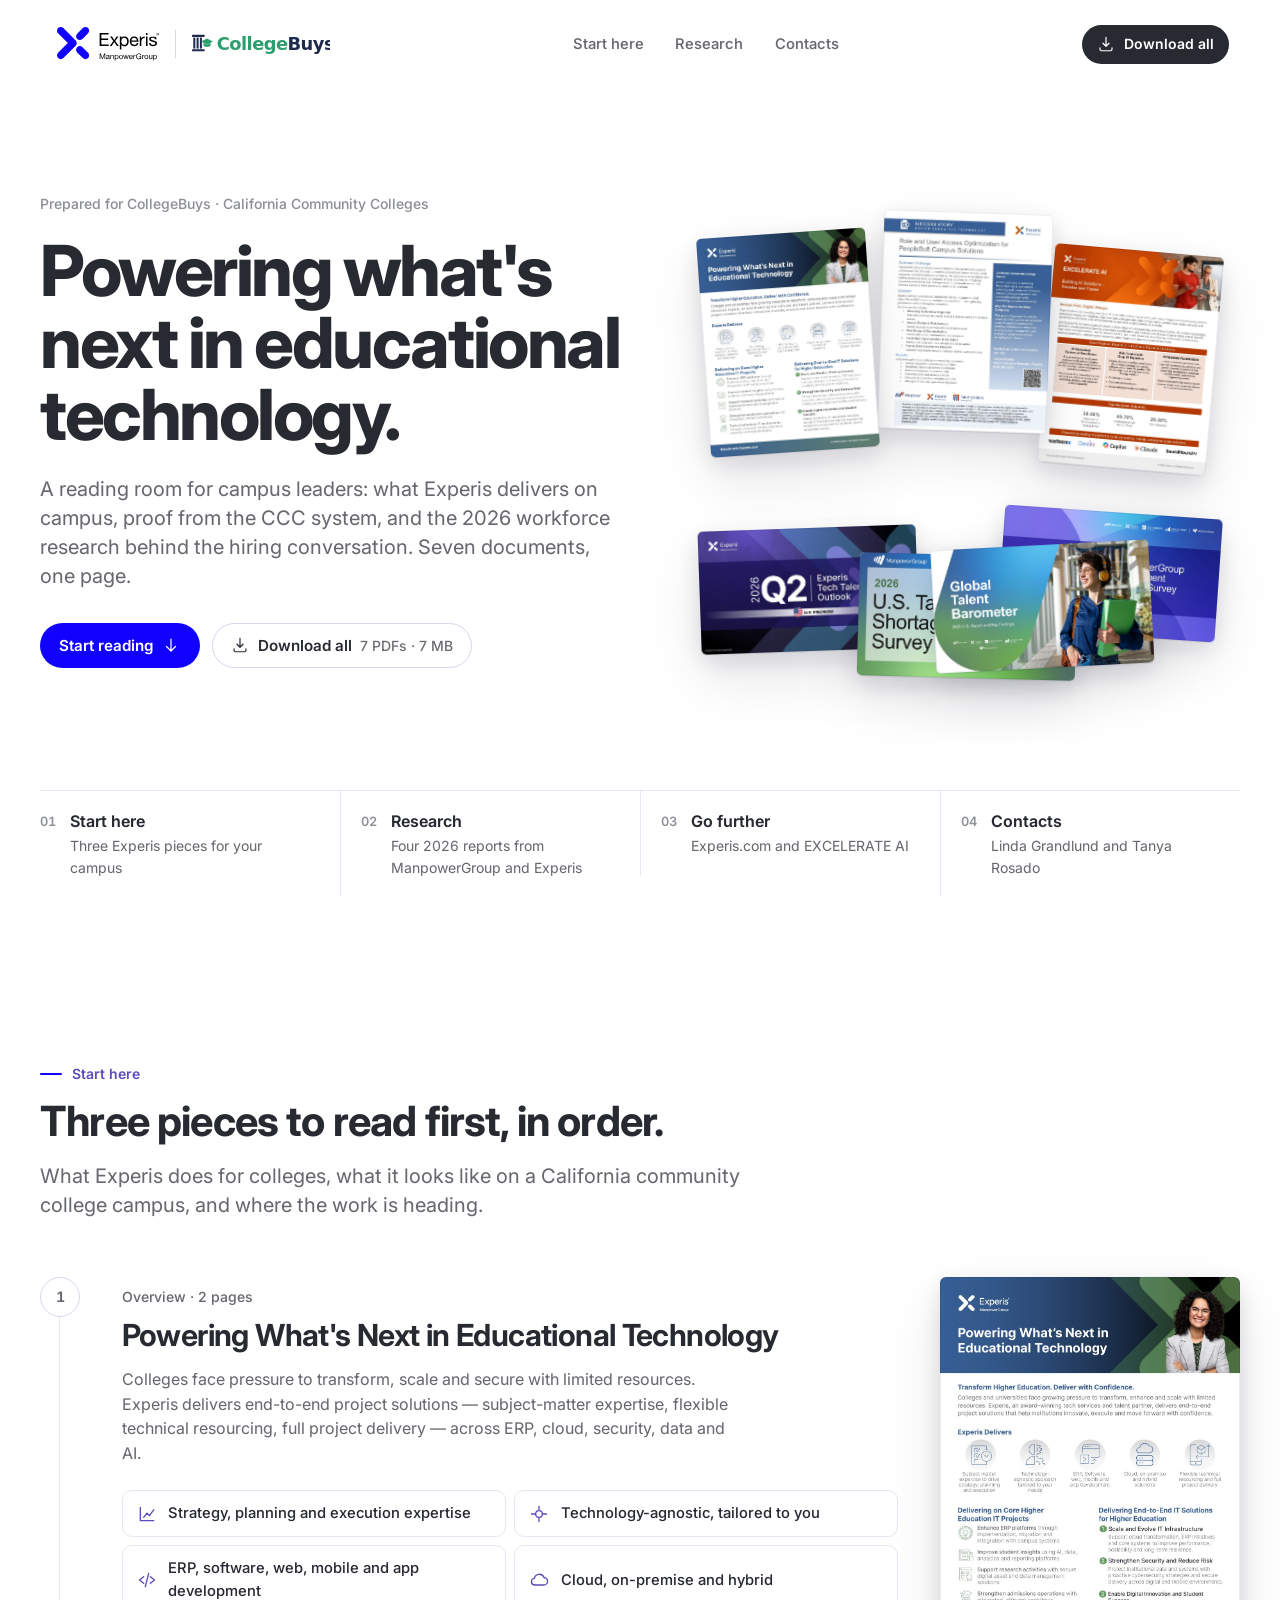
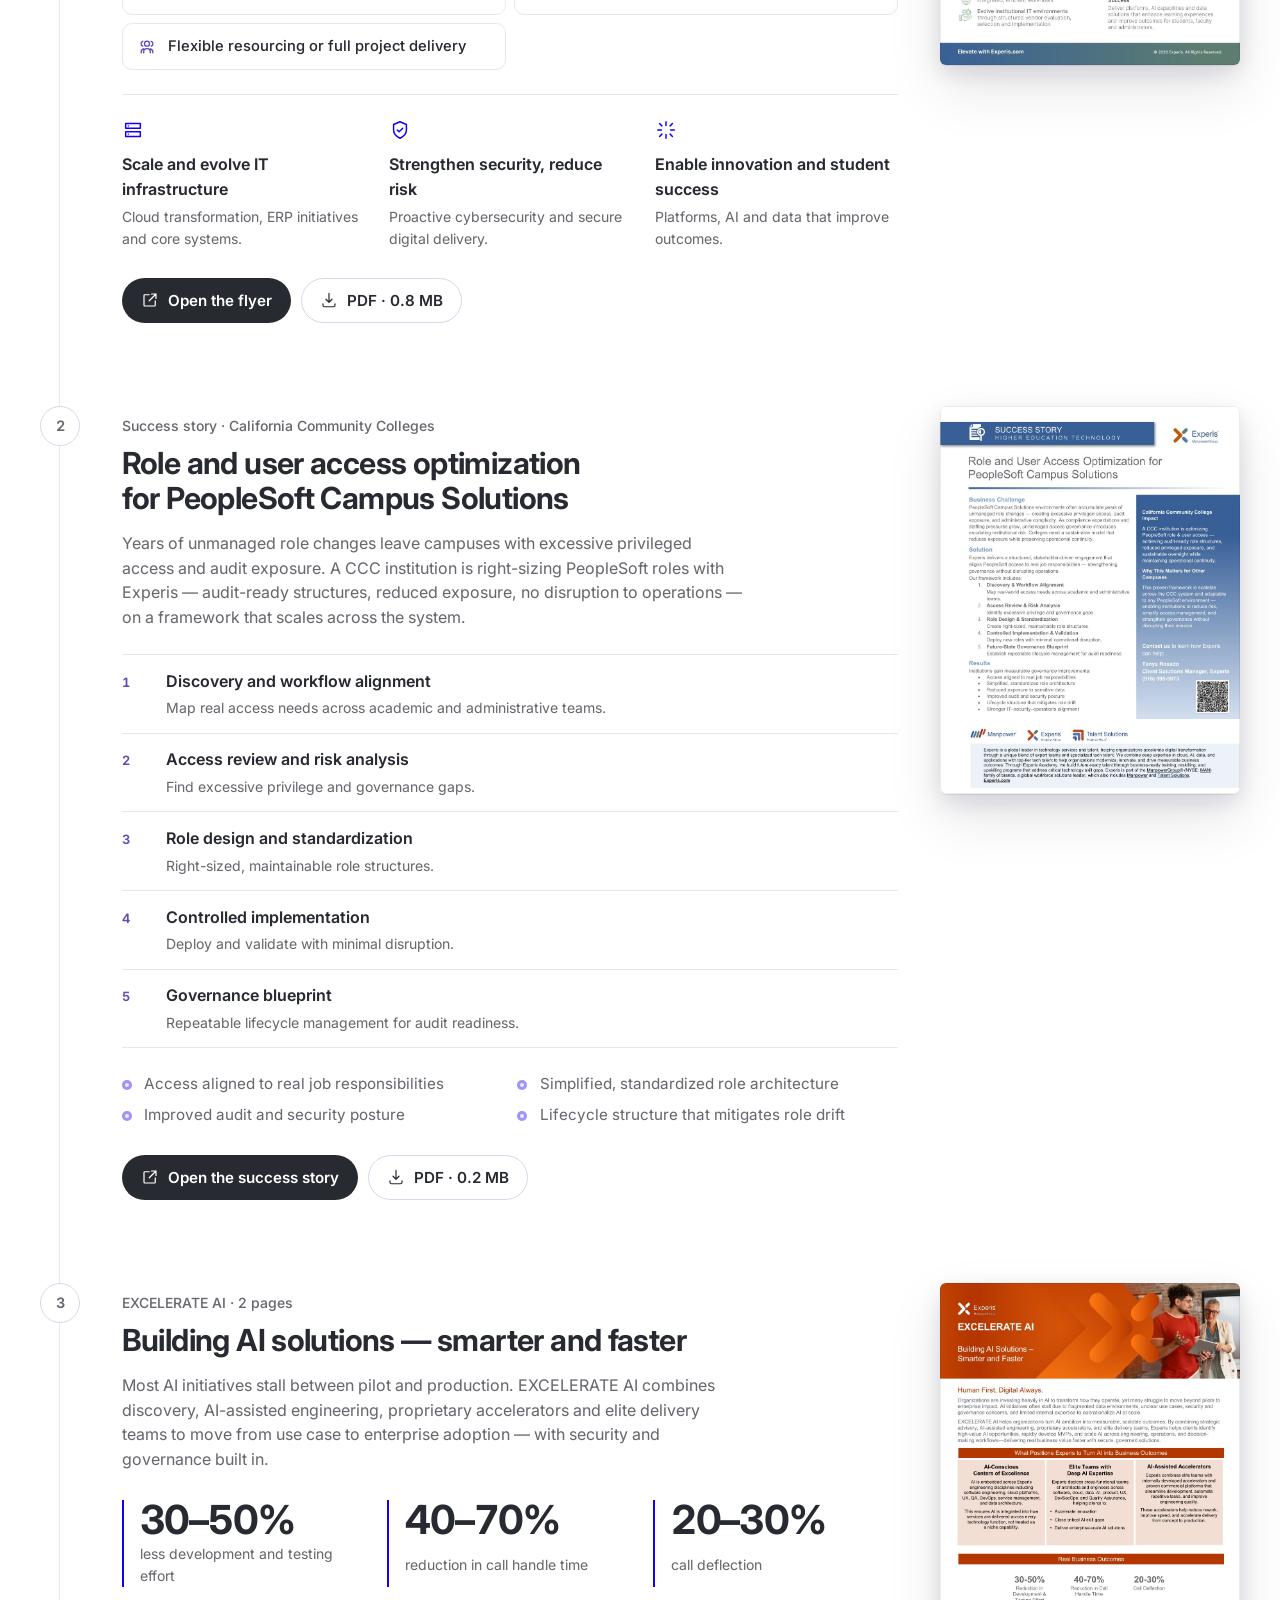
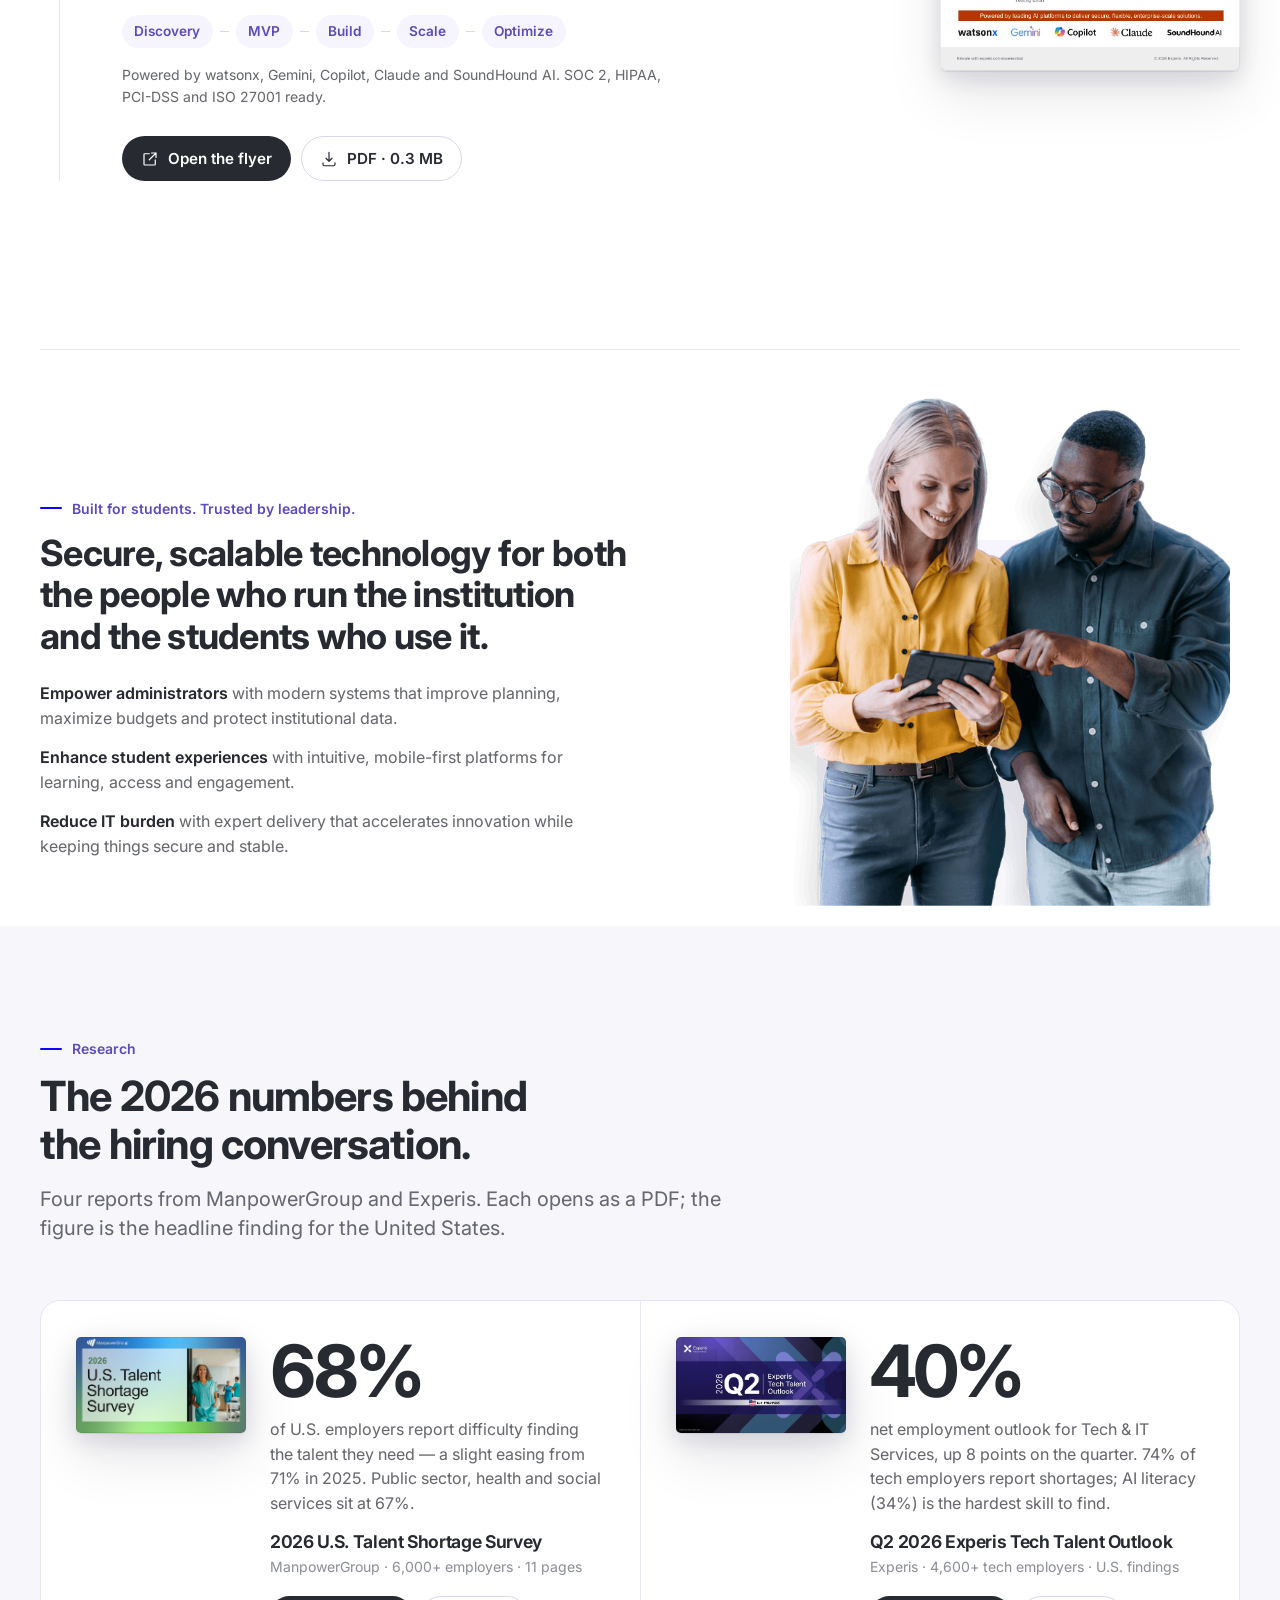
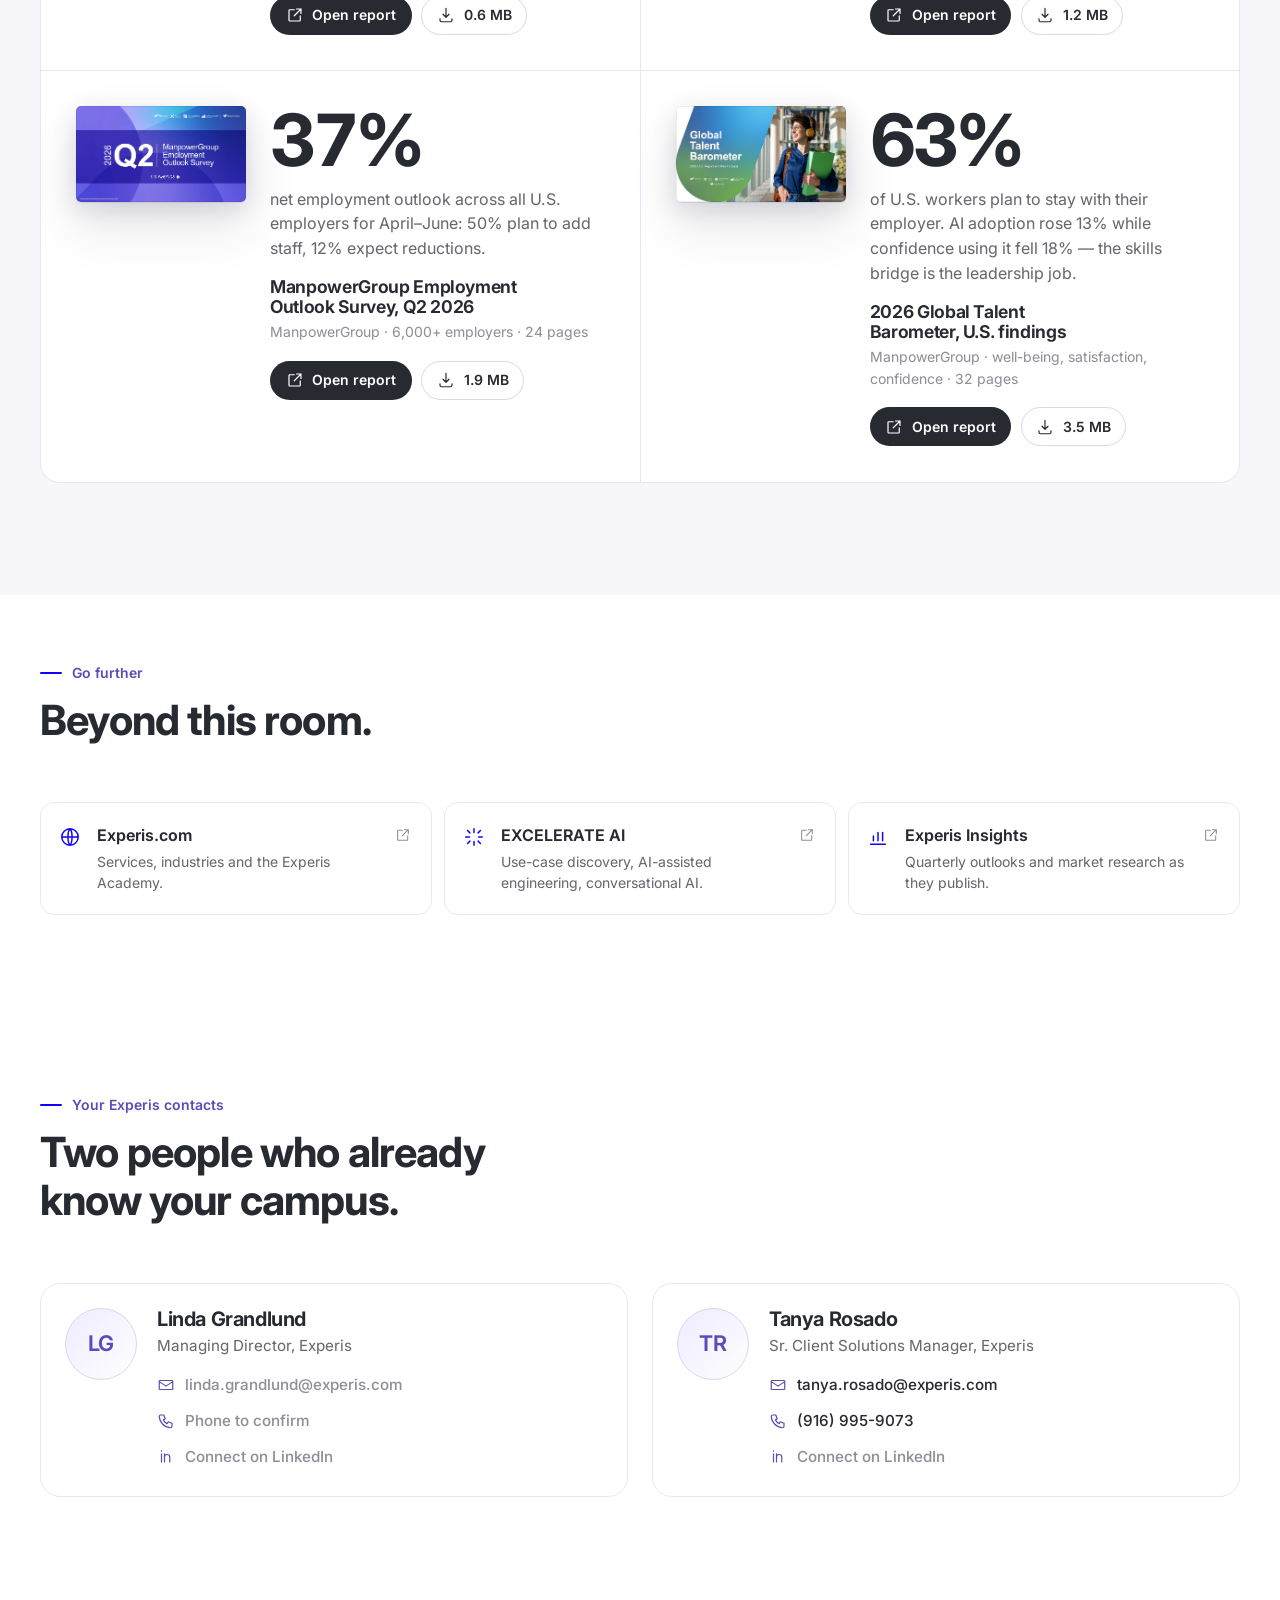
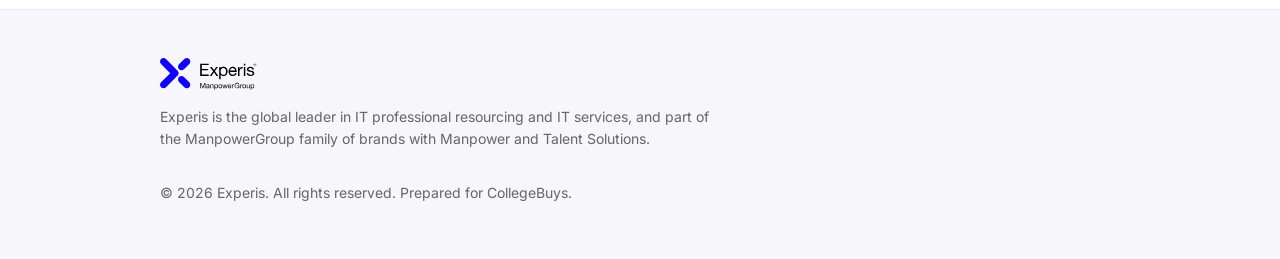
==== index.html @ 4e1d7dff "CollegeBuys digital room — Experis microsite" ====
<!doctype html>
<html lang="en" class="no-js">
<head>
<meta charset="utf-8">
<meta name="viewport" content="width=device-width, initial-scale=1">
<title>Experis for CollegeBuys</title>
<meta name="description" content="Powering what's next in educational technology — Experis collateral and 2026 workforce research for California community colleges, assembled for CollegeBuys.">
<meta name="robots" content="noindex">
<meta property="og:title" content="Experis for CollegeBuys">
<meta property="og:description" content="What Experis delivers on campus, proof from the CCC system, and the 2026 research behind the hiring conversation.">
<link rel="icon" href="assets/brand/favicon-32.png" sizes="32x32">
<link rel="apple-touch-icon" href="assets/brand/favicon-180.png">
<link rel="preload" href="assets/fonts/inter-latin-opsz-normal.woff2" as="font" type="font/woff2" crossorigin>
<link rel="stylesheet" href="assets/css/site.css">
<script>document.documentElement.classList.replace('no-js','js')</script>
</head>
<body>
<a class="skip" href="#campus">Skip to content</a>

<svg hidden aria-hidden="true">
  <symbol id="i-arrow-down" viewBox="0 0 24 24"><path d="M12 4v16m0 0 6-6m-6 6-6-6"/></symbol>
  <symbol id="i-download" viewBox="0 0 24 24"><path d="M12 3v12m0 0 4-4m-4 4-4-4M4 17v2a2 2 0 0 0 2 2h12a2 2 0 0 0 2-2v-2"/></symbol>
  <symbol id="i-open" viewBox="0 0 24 24"><path d="M14 4h6v6M20 4l-9 9M19 13v6a1 1 0 0 1-1 1H5a1 1 0 0 1-1-1V6a1 1 0 0 1 1-1h6"/></symbol>
  <symbol id="i-doc" viewBox="0 0 24 24"><path d="M14 3H7a1 1 0 0 0-1 1v16a1 1 0 0 0 1 1h10a1 1 0 0 0 1-1V8l-5-5Zm0 0v5h5M9 13h6M9 17h6"/></symbol>
  <symbol id="i-mail" viewBox="0 0 24 24"><path d="M4 6h16a1 1 0 0 1 1 1v10a1 1 0 0 1-1 1H4a1 1 0 0 1-1-1V7a1 1 0 0 1 1-1Zm-1 1.5 9 6 9-6"/></symbol>
  <symbol id="i-phone" viewBox="0 0 24 24"><path d="M5 4h4l2 5-2.5 1.5a11 11 0 0 0 5 5L15 13l5 2v4a2 2 0 0 1-2 2A16 16 0 0 1 3 6a2 2 0 0 1 2-2Z"/></symbol>
  <symbol id="i-linkedin" viewBox="0 0 24 24"><path d="M6 9v11M6 5v.5M10 20v-6.5a3.5 3.5 0 0 1 7 0V20M10 9v11"/></symbol>
  <symbol id="i-strategy" viewBox="0 0 24 24"><path d="M4 20V4M4 20h16M8 16l4-5 3 3 5-7"/></symbol>
  <symbol id="i-agnostic" viewBox="0 0 24 24"><path d="M12 3v4M12 17v4M3 12h4M17 12h4M12 8a4 4 0 1 0 0 8 4 4 0 0 0 0-8Z"/></symbol>
  <symbol id="i-code" viewBox="0 0 24 24"><path d="m8 8-5 4 5 4m8-8 5 4-5 4M14 4l-4 16"/></symbol>
  <symbol id="i-cloud" viewBox="0 0 24 24"><path d="M7 18a4 4 0 0 1-.5-7.97A6 6 0 0 1 18 9a4.5 4.5 0 0 1-.5 9H7Z"/></symbol>
  <symbol id="i-people" viewBox="0 0 24 24"><path d="M16 19v-1a4 4 0 0 0-8 0v1M12 11a3 3 0 1 0 0-6 3 3 0 0 0 0 6Zm7 8v-1a4 4 0 0 0-3-3.87M17 5.13a3 3 0 0 1 0 5.74M5 19v-1a4 4 0 0 1 3-3.87M7 5.13a3 3 0 0 0 0 5.74"/></symbol>
  <symbol id="i-server" viewBox="0 0 24 24"><path d="M4 5h16v5H4zM4 14h16v5H4zM7 7.5h.01M7 16.5h.01"/></symbol>
  <symbol id="i-shield" viewBox="0 0 24 24"><path d="M12 3 5 6v6c0 4 3 7 7 9 4-2 7-5 7-9V6l-7-3Zm-3 9 2 2 4-4"/></symbol>
  <symbol id="i-spark" viewBox="0 0 24 24"><path d="M12 3v4M12 17v4M5 5l2.5 2.5M16.5 16.5 19 19M3 12h4M17 12h4M5 19l2.5-2.5M16.5 7.5 19 5"/></symbol>
  <symbol id="i-check" viewBox="0 0 24 24"><path d="m5 12 5 5L20 7"/></symbol>
  <symbol id="i-globe" viewBox="0 0 24 24"><path d="M12 21a9 9 0 1 0 0-18 9 9 0 0 0 0 18Zm0-18c-3 3-3 15 0 18m0-18c3 3 3 15 0 18M3 12h18"/></symbol>
  <symbol id="i-chart" viewBox="0 0 24 24"><path d="M4 20h16M7 16v-5M12 16V7M17 16v-9"/></symbol>
</svg>

<header class="hd" data-header>
  <div class="hd-in">
    <a class="lockup" href="#top" aria-label="Experis for CollegeBuys">
      <img src="assets/brand/exp-hor-blue.svg" alt="Experis, ManpowerGroup" width="122" height="40">
      <span class="lockup-x" aria-hidden="true"></span>
      <!-- CollegeBuys wordmark — placeholder until the official logo file is supplied -->
      <svg class="cb" viewBox="0 0 152 24" role="img" aria-label="CollegeBuys" data-placeholder-logo><title>CollegeBuys</title>
        <g fill="#1F2A4D"><rect x="1" y="2" width="14" height="2.4" rx="1"/><rect x="2.5" y="5" width="2.2" height="12"/><rect x="6.1" y="5" width="2.2" height="12"/><rect x="9.7" y="5" width="2.2" height="12"/><rect x="1" y="17.6" width="14" height="2.4" rx="1"/></g>
        <path d="M11 9.4 17.5 6l6.5 3.4-6.5 3.4Z" fill="#2D9F6E"/><path d="M13.6 10.9v2.6c0 1 1.8 1.9 3.9 1.9s3.9-.9 3.9-1.9v-2.6l-3.9 2Z" fill="#2D9F6E"/>
        <text x="28" y="18.2" font-family="Inter, system-ui, sans-serif" font-size="19.5" font-weight="700" letter-spacing="-.03em"><tspan fill="#2D9F6E">College</tspan><tspan fill="#1F2A4D">Buys</tspan></text>
      </svg>
    </a>
    <nav class="nav" aria-label="Sections">
      <a href="#campus" data-spy="campus">Start here</a>
      <a href="#research" data-spy="research">Research</a>
      <a href="#contacts" data-spy="contacts">Contacts</a>
      <span class="nav-ink" aria-hidden="true"></span>
    </nav>
    <a class="btn btn-ink btn-sm" href="downloads/CollegeBuys-Experis-Collateral.zip" download>
      <svg class="ic" aria-hidden="true"><use href="#i-download"/></svg><span>Download all</span>
    </a>
  </div>
</header>

<main id="top">

<!-- ========== HERO ========== -->
<section class="hero" aria-labelledby="hero-h">
  <div class="wrap hero-grid">
    <div class="hero-copy">
      <p class="kicker" data-hero="0">Prepared for CollegeBuys · California Community Colleges</p>
      <h1 id="hero-h" class="display" data-hero="1">Powering what's next in educational technology.</h1>
      <p class="lead" data-hero="4">A reading room for campus leaders: what Experis delivers on campus, proof from the CCC system, and the 2026 workforce research behind the hiring conversation. Seven documents, one page.</p>
      <div class="hero-cta" data-hero="5">
        <a class="btn btn-blue" href="#campus"><span>Start reading</span><svg class="ic" aria-hidden="true"><use href="#i-arrow-down"/></svg></a>
        <a class="btn btn-ghost" href="downloads/CollegeBuys-Experis-Collateral.zip" download><svg class="ic" aria-hidden="true"><use href="#i-download"/></svg><span>Download all <small>7 PDFs · 7 MB</small></span></a>
      </div>
    </div>

    <!-- The desk: every document in the room, laid out. Click one to jump to it. -->
    <div class="desk" aria-label="Documents in this room">
      <a class="sheet s1" href="#doc-hied" data-sheet><img src="assets/covers/Experis-Higher-Education-Technology.jpg" alt="Cover: Powering What's Next in Educational Technology" width="935" height="1210" loading="eager"><span class="sheet-tag">Experis</span></a>
      <a class="sheet s2" href="#doc-peoplesoft" data-sheet><img src="assets/covers/Experis-PeopleSoft-Campus-Solutions-Success-Story.jpg" alt="Cover: PeopleSoft Campus Solutions success story" width="935" height="1210" loading="eager"><span class="sheet-tag">Success story</span></a>
      <a class="sheet s3" href="#doc-excelerate" data-sheet><img src="assets/covers/Experis-EXCELERATE-AI.jpg" alt="Cover: EXCELERATE AI" width="935" height="1210" loading="eager"><span class="sheet-tag">EXCELERATE AI</span></a>
      <a class="sheet s4 wide" href="#doc-tto" data-sheet><img src="assets/covers/Experis-Q2-2026-US-Tech-Talent-Outlook.jpg" alt="Cover: Q2 2026 Experis Tech Talent Outlook" width="1956" height="1100" loading="eager"><span class="sheet-tag">Q2 2026</span></a>
      <a class="sheet s5 wide" href="#doc-shortage" data-sheet><img src="assets/covers/ManpowerGroup-Talent-Shortage-Survey-US-2026.jpg" alt="Cover: 2026 U.S. Talent Shortage Survey" width="1467" height="825" loading="eager"><span class="sheet-tag">2026</span></a>
      <a class="sheet s6 wide" href="#doc-meos" data-sheet><img src="assets/covers/ManpowerGroup-Employment-Outlook-Survey-US-Q2-2026.jpg" alt="Cover: ManpowerGroup Employment Outlook Survey Q2 2026" width="1467" height="825" loading="eager"><span class="sheet-tag">Q2 2026</span></a>
      <a class="sheet s7 wide" href="#doc-barometer" data-sheet><img src="assets/covers/ManpowerGroup-Global-Talent-Barometer-US-2026.jpg" alt="Cover: 2026 Global Talent Barometer, U.S." width="1467" height="825" loading="eager"><span class="sheet-tag">2026</span></a>
    </div>
  </div>

  <ol class="index wrap" aria-label="What's on this page" data-hero="6">
    <li><a href="#campus"><b>Start here</b><span>Three Experis pieces for your campus</span></a></li>
    <li><a href="#research"><b>Research</b><span>Four 2026 reports from ManpowerGroup and Experis</span></a></li>
    <li><a href="#links"><b>Go further</b><span>Experis.com and EXCELERATE AI</span></a></li>
    <li><a href="#contacts"><b>Contacts</b><span>Linda Grandlund and Tanya Rosado</span></a></li>
  </ol>
</section>

<!-- ========== START HERE ========== -->
<section class="sec" id="campus" aria-labelledby="campus-h">
  <div class="wrap">
    <div class="sec-head">
      <p class="label">Start here</p>
      <h2 id="campus-h">Three pieces to read first, in order.</h2>
      <p class="lead">What Experis does for colleges, what it looks like on a California community college campus, and where the work is heading.</p>
    </div>

    <ol class="path" data-path>
      <!-- 1 · Higher Ed Technology flyer -->
      <li class="doc" id="doc-hied">
        <div class="doc-n" aria-hidden="true"><span>1</span></div>
        <div class="doc-body">
          <p class="doc-kind">Overview · 2 pages</p>
          <h3>Powering What's Next in Educational Technology</h3>
          <p>Colleges face pressure to transform, scale and secure with limited resources. Experis delivers end-to-end project solutions — subject-matter expertise, flexible technical resourcing, full project delivery — across ERP, cloud, security, data and AI.</p>
          <ul class="caps" aria-label="What Experis delivers">
            <li><svg class="ic" aria-hidden="true"><use href="#i-strategy"/></svg>Strategy, planning and execution expertise</li>
            <li><svg class="ic" aria-hidden="true"><use href="#i-agnostic"/></svg>Technology-agnostic, tailored to you</li>
            <li><svg class="ic" aria-hidden="true"><use href="#i-code"/></svg>ERP, software, web, mobile and app development</li>
            <li><svg class="ic" aria-hidden="true"><use href="#i-cloud"/></svg>Cloud, on-premise and hybrid</li>
            <li><svg class="ic" aria-hidden="true"><use href="#i-people"/></svg>Flexible resourcing or full project delivery</li>
          </ul>
          <div class="focus">
            <div><svg class="ic" aria-hidden="true"><use href="#i-server"/></svg><b>Scale and evolve IT infrastructure</b><span>Cloud transformation, ERP initiatives and core systems.</span></div>
            <div><svg class="ic" aria-hidden="true"><use href="#i-shield"/></svg><b>Strengthen security, reduce risk</b><span>Proactive cybersecurity and secure digital delivery.</span></div>
            <div><svg class="ic" aria-hidden="true"><use href="#i-spark"/></svg><b>Enable innovation and student success</b><span>Platforms, AI and data that improve outcomes.</span></div>
          </div>
          <div class="doc-act">
            <a class="btn btn-ink" href="downloads/Experis-Higher-Education-Technology.pdf" target="_blank" rel="noopener"><svg class="ic" aria-hidden="true"><use href="#i-open"/></svg><span>Open the flyer</span></a>
            <a class="btn btn-ghost" href="downloads/Experis-Higher-Education-Technology.pdf" download><svg class="ic" aria-hidden="true"><use href="#i-download"/></svg><span>PDF · 0.8 MB</span></a>
          </div>
        </div>
        <figure class="doc-fig">
          <a class="cover" href="downloads/Experis-Higher-Education-Technology.pdf" target="_blank" rel="noopener" data-tilt><img src="assets/covers/Experis-Higher-Education-Technology.jpg" alt="First page of the Higher Education Technology flyer" width="935" height="1210" loading="lazy"></a>
        </figure>
      </li>

      <!-- 2 · PeopleSoft success story -->
      <li class="doc" id="doc-peoplesoft">
        <div class="doc-n" aria-hidden="true"><span>2</span></div>
        <div class="doc-body">
          <p class="doc-kind">Success story · California Community Colleges</p>
          <h3>Role and user access optimization for PeopleSoft Campus Solutions</h3>
          <p>Years of unmanaged role changes leave campuses with excessive privileged access and audit exposure. A CCC institution is right-sizing PeopleSoft roles with Experis — audit-ready structures, reduced exposure, no disruption to operations — on a framework that scales across the system.</p>
          <ol class="steps" aria-label="The five-step framework">
            <li><b>Discovery and workflow alignment</b><span>Map real access needs across academic and administrative teams.</span></li>
            <li><b>Access review and risk analysis</b><span>Find excessive privilege and governance gaps.</span></li>
            <li><b>Role design and standardization</b><span>Right-sized, maintainable role structures.</span></li>
            <li><b>Controlled implementation</b><span>Deploy and validate with minimal disruption.</span></li>
            <li><b>Governance blueprint</b><span>Repeatable lifecycle management for audit readiness.</span></li>
          </ol>
          <ul class="results" aria-label="Results">
            <li>Access aligned to real job responsibilities</li>
            <li>Simplified, standardized role architecture</li>
            <li>Improved audit and security posture</li>
            <li>Lifecycle structure that mitigates role drift</li>
          </ul>
          <div class="doc-act">
            <a class="btn btn-ink" href="downloads/Experis-PeopleSoft-Campus-Solutions-Success-Story.pdf" target="_blank" rel="noopener"><svg class="ic" aria-hidden="true"><use href="#i-open"/></svg><span>Open the success story</span></a>
            <a class="btn btn-ghost" href="downloads/Experis-PeopleSoft-Campus-Solutions-Success-Story.pdf" download><svg class="ic" aria-hidden="true"><use href="#i-download"/></svg><span>PDF · 0.2 MB</span></a>
          </div>
        </div>
        <figure class="doc-fig">
          <a class="cover" href="downloads/Experis-PeopleSoft-Campus-Solutions-Success-Story.pdf" target="_blank" rel="noopener" data-tilt><img src="assets/covers/Experis-PeopleSoft-Campus-Solutions-Success-Story.jpg" alt="First page of the PeopleSoft Campus Solutions success story" width="935" height="1210" loading="lazy"></a>
        </figure>
      </li>

      <!-- 3 · EXCELERATE AI -->
      <li class="doc" id="doc-excelerate">
        <div class="doc-n" aria-hidden="true"><span>3</span></div>
        <div class="doc-body">
          <p class="doc-kind">EXCELERATE AI · 2 pages</p>
          <h3>Building AI solutions — smarter and faster</h3>
          <p>Most AI initiatives stall between pilot and production. EXCELERATE AI combines discovery, AI-assisted engineering, proprietary accelerators and elite delivery teams to move from use case to enterprise adoption — with security and governance built in.</p>
          <div class="outcomes" aria-label="Real business outcomes">
            <div><b>30–50%</b><span>less development and testing effort</span></div>
            <div><b>40–70%</b><span>reduction in call handle time</span></div>
            <div><b>20–30%</b><span>call deflection</span></div>
          </div>
          <ol class="flow" aria-label="How Experis delivers faster">
            <li>Discovery</li><li>MVP</li><li>Build</li><li>Scale</li><li>Optimize</li>
          </ol>
          <p class="fine">Powered by watsonx, Gemini, Copilot, Claude and SoundHound AI. SOC 2, HIPAA, PCI-DSS and ISO 27001 ready.</p>
          <div class="doc-act">
            <a class="btn btn-ink" href="downloads/Experis-EXCELERATE-AI.pdf" target="_blank" rel="noopener"><svg class="ic" aria-hidden="true"><use href="#i-open"/></svg><span>Open the flyer</span></a>
            <a class="btn btn-ghost" href="downloads/Experis-EXCELERATE-AI.pdf" download><svg class="ic" aria-hidden="true"><use href="#i-download"/></svg><span>PDF · 0.3 MB</span></a>
          </div>
        </div>
        <figure class="doc-fig">
          <a class="cover" href="downloads/Experis-EXCELERATE-AI.pdf" target="_blank" rel="noopener" data-tilt><img src="assets/covers/Experis-EXCELERATE-AI.jpg" alt="First page of the EXCELERATE AI flyer" width="935" height="1210" loading="lazy"></a>
        </figure>
      </li>
    </ol>
  </div>
</section>

<!-- ========== PHOTO BAND (the one candid) ========== -->
<section class="band" aria-labelledby="band-h">
  <div class="wrap band-grid">
    <div class="band-copy">
      <p class="label">Built for students. Trusted by leadership.</p>
      <h2 id="band-h">Secure, scalable technology for both the people who run the institution and the students who use it.</h2>
      <ul class="band-list">
        <li><b>Empower administrators</b> with modern systems that improve planning, maximize budgets and protect institutional data.</li>
        <li><b>Enhance student experiences</b> with intuitive, mobile-first platforms for learning, access and engagement.</li>
        <li><b>Reduce IT burden</b> with expert delivery that accelerates innovation while keeping things secure and stable.</li>
      </ul>
    </div>
    <figure class="band-fig" data-parallax>
      <img src="assets/img/people-b2b.png" alt="" width="606" height="700" loading="lazy">
    </figure>
  </div>
</section>

<!-- ========== RESEARCH ========== -->
<section class="sec sec-tint" id="research" aria-labelledby="research-h">
  <div class="wrap">
    <div class="sec-head">
      <p class="label">Research</p>
      <h2 id="research-h">The 2026 numbers behind the hiring conversation.</h2>
      <p class="lead">Four reports from ManpowerGroup and Experis. Each opens as a PDF; the figure is the headline finding for the United States.</p>
    </div>

    <ul class="reports">
      <li class="report" id="doc-shortage">
        <a class="report-cover" href="downloads/ManpowerGroup-Talent-Shortage-Survey-US-2026.pdf" target="_blank" rel="noopener" data-tilt><img src="assets/covers/ManpowerGroup-Talent-Shortage-Survey-US-2026.jpg" alt="" width="1467" height="825" loading="lazy"></a>
        <div class="report-body">
          <p class="stat"><span data-count="69" data-suffix="%">69%</span></p>
          <p class="stat-line">of U.S. employers report difficulty finding the talent they need — a slight easing from 71% in 2025. Public sector, health and social services sit at 67%.</p>
          <h3>2026 U.S. Talent Shortage Survey</h3>
          <p class="meta">ManpowerGroup · 6,000+ employers · 11 pages</p>
          <div class="doc-act">
            <a class="btn btn-ink btn-sm" href="downloads/ManpowerGroup-Talent-Shortage-Survey-US-2026.pdf" target="_blank" rel="noopener"><svg class="ic" aria-hidden="true"><use href="#i-open"/></svg><span>Open report</span></a>
            <a class="btn btn-ghost btn-sm" href="downloads/ManpowerGroup-Talent-Shortage-Survey-US-2026.pdf" download><svg class="ic" aria-hidden="true"><use href="#i-download"/></svg><span>0.6 MB</span></a>
          </div>
        </div>
      </li>

      <li class="report" id="doc-tto">
        <a class="report-cover" href="downloads/Experis-Q2-2026-US-Tech-Talent-Outlook.pdf" target="_blank" rel="noopener" data-tilt><img src="assets/covers/Experis-Q2-2026-US-Tech-Talent-Outlook.jpg" alt="" width="1956" height="1100" loading="lazy"></a>
        <div class="report-body">
          <p class="stat"><span data-count="41" data-suffix="%">41%</span></p>
          <p class="stat-line">net employment outlook for Tech &amp; IT Services, up 8 points on the quarter. 74% of tech employers report shortages; AI literacy (34%) is the hardest skill to find.</p>
          <h3>Q2 2026 Experis Tech Talent Outlook</h3>
          <p class="meta">Experis · 4,600+ tech employers · U.S. findings</p>
          <div class="doc-act">
            <a class="btn btn-ink btn-sm" href="downloads/Experis-Q2-2026-US-Tech-Talent-Outlook.pdf" target="_blank" rel="noopener"><svg class="ic" aria-hidden="true"><use href="#i-open"/></svg><span>Open report</span></a>
            <a class="btn btn-ghost btn-sm" href="downloads/Experis-Q2-2026-US-Tech-Talent-Outlook.pdf" download><svg class="ic" aria-hidden="true"><use href="#i-download"/></svg><span>1.2 MB</span></a>
          </div>
        </div>
      </li>

      <li class="report" id="doc-meos">
        <a class="report-cover" href="downloads/ManpowerGroup-Employment-Outlook-Survey-US-Q2-2026.pdf" target="_blank" rel="noopener" data-tilt><img src="assets/covers/ManpowerGroup-Employment-Outlook-Survey-US-Q2-2026.jpg" alt="" width="1467" height="825" loading="lazy"></a>
        <div class="report-body">
          <p class="stat"><span data-count="38" data-suffix="%">38%</span></p>
          <p class="stat-line">net employment outlook across all U.S. employers for April–June: 50% plan to add staff, 12% expect reductions.</p>
          <h3>ManpowerGroup Employment Outlook Survey, Q2 2026</h3>
          <p class="meta">ManpowerGroup · 6,000+ employers · 24 pages</p>
          <div class="doc-act">
            <a class="btn btn-ink btn-sm" href="downloads/ManpowerGroup-Employment-Outlook-Survey-US-Q2-2026.pdf" target="_blank" rel="noopener"><svg class="ic" aria-hidden="true"><use href="#i-open"/></svg><span>Open report</span></a>
            <a class="btn btn-ghost btn-sm" href="downloads/ManpowerGroup-Employment-Outlook-Survey-US-Q2-2026.pdf" download><svg class="ic" aria-hidden="true"><use href="#i-download"/></svg><span>1.9 MB</span></a>
          </div>
        </div>
      </li>

      <li class="report" id="doc-barometer">
        <a class="report-cover" href="downloads/ManpowerGroup-Global-Talent-Barometer-US-2026.pdf" target="_blank" rel="noopener" data-tilt><img src="assets/covers/ManpowerGroup-Global-Talent-Barometer-US-2026.jpg" alt="" width="1467" height="825" loading="lazy"></a>
        <div class="report-body">
          <p class="stat"><span data-count="64" data-suffix="%">64%</span></p>
          <p class="stat-line">of U.S. workers plan to stay with their employer. AI adoption rose 13% while confidence using it fell 18% — the skills bridge is the leadership job.</p>
          <h3>2026 Global Talent Barometer, U.S. findings</h3>
          <p class="meta">ManpowerGroup · well-being, satisfaction, confidence · 32 pages</p>
          <div class="doc-act">
            <a class="btn btn-ink btn-sm" href="downloads/ManpowerGroup-Global-Talent-Barometer-US-2026.pdf" target="_blank" rel="noopener"><svg class="ic" aria-hidden="true"><use href="#i-open"/></svg><span>Open report</span></a>
            <a class="btn btn-ghost btn-sm" href="downloads/ManpowerGroup-Global-Talent-Barometer-US-2026.pdf" download><svg class="ic" aria-hidden="true"><use href="#i-download"/></svg><span>3.5 MB</span></a>
          </div>
        </div>
      </li>
    </ul>
  </div>
</section>

<!-- ========== LINKS ========== -->
<section class="sec sec-tight" id="links" aria-labelledby="links-h">
  <div class="wrap">
    <div class="sec-head">
      <p class="label">Go further</p>
      <h2 id="links-h">Beyond this room.</h2>
    </div>
    <ul class="links">
      <li><a href="https://www.experis.com" target="_blank" rel="noopener"><svg class="ic" aria-hidden="true"><use href="#i-globe"/></svg><b>Experis.com</b><span>Services, industries and the Experis Academy.</span><svg class="ic go" aria-hidden="true"><use href="#i-open"/></svg></a></li>
      <li><a href="https://www.experis.com/excelerateai" target="_blank" rel="noopener"><svg class="ic" aria-hidden="true"><use href="#i-spark"/></svg><b>EXCELERATE AI</b><span>Use-case discovery, AI-assisted engineering, conversational AI.</span><svg class="ic go" aria-hidden="true"><use href="#i-open"/></svg></a></li>
      <li><a href="https://www.experis.com/insights" target="_blank" rel="noopener"><svg class="ic" aria-hidden="true"><use href="#i-chart"/></svg><b>Experis Insights</b><span>Quarterly outlooks and market research as they publish.</span><svg class="ic go" aria-hidden="true"><use href="#i-open"/></svg></a></li>
    </ul>
  </div>
</section>

<!-- ========== CONTACTS ========== -->
<section class="sec" id="contacts" aria-labelledby="contacts-h">
  <div class="wrap">
    <div class="sec-head">
      <p class="label">Your Experis contacts</p>
      <h2 id="contacts-h">Two people who already know your campus.</h2>
    </div>
    <ul class="people">
      <li class="person">
        <div class="avatar" aria-hidden="true"><span>LG</span></div>
        <div class="person-body">
          <h3>Linda Grandlund</h3>
          <p class="role">Managing Director, Experis</p>
          <ul class="person-links">
            <li><a href="mailto:linda.grandlund@experis.com" data-todo="confirm"><svg class="ic" aria-hidden="true"><use href="#i-mail"/></svg>linda.grandlund@experis.com</a></li>
            <li><a href="tel:+1" data-todo="phone"><svg class="ic" aria-hidden="true"><use href="#i-phone"/></svg>Phone to confirm</a></li>
            <li><a href="https://www.linkedin.com/" target="_blank" rel="noopener" data-todo="linkedin"><svg class="ic" aria-hidden="true"><use href="#i-linkedin"/></svg>Connect on LinkedIn</a></li>
          </ul>
        </div>
      </li>
      <li class="person">
        <div class="avatar" aria-hidden="true"><span>TR</span></div>
        <div class="person-body">
          <h3>Tanya Rosado</h3>
          <p class="role">Sr. Client Solutions Manager, Experis</p>
          <ul class="person-links">
            <li><a href="mailto:tanya.rosado@experis.com"><svg class="ic" aria-hidden="true"><use href="#i-mail"/></svg>tanya.rosado@experis.com</a></li>
            <li><a href="tel:+19169959073"><svg class="ic" aria-hidden="true"><use href="#i-phone"/></svg>(916) 995-9073</a></li>
            <li><a href="https://www.linkedin.com/" target="_blank" rel="noopener" data-todo="linkedin"><svg class="ic" aria-hidden="true"><use href="#i-linkedin"/></svg>Connect on LinkedIn</a></li>
          </ul>
        </div>
      </li>
    </ul>
  </div>
</section>

</main>

<footer class="ft">
  <div class="wrap ft-in">
    <img src="assets/brand/exp-hor-blue.svg" alt="Experis, ManpowerGroup" width="110" height="36">
    <p>Experis is the global leader in IT professional resourcing and IT services, and part of the ManpowerGroup family of brands with Manpower and Talent Solutions.</p>
    <p class="fine">© 2026 Experis. All rights reserved. Prepared for CollegeBuys.</p>
  </div>
</footer>

<script src="assets/vendor/gsap.min.js" defer></script>
<script src="assets/vendor/ScrollTrigger.min.js" defer></script>
<script src="assets/js/site.js" defer></script>
</body>
</html>
---- assets/css/site.css ----
/* ============================================================
   Experis for CollegeBuys — one page, one stylesheet.
   Tokens follow the Experis brand refresh (EXCELERATE tokens.css):
   Experis Blue is logo + accent only, violet for secondary accents,
   ink/gray neutrals, light surfaces. Motion scale from the same file.
   ============================================================ */

@font-face {
  font-family: 'Inter Variable';
  font-style: normal;
  font-display: swap;
  font-weight: 100 900;
  src: url(../fonts/inter-latin-opsz-normal.woff2) format('woff2-variations');
}

:root {
  --exp-blue: #1100FF;
  --violet: #5C4BB9;
  --violet-lt: #736BDE;
  --violet-soft: #9E94FA;
  --violet-100: #EEEBFF;
  --violet-50: #F6F4FF;
  --blue2: #3893CD;
  --ink: #282A32;
  --gray: #67696F;
  --gray-2: #8E9098;
  --line: #E7E6F2;
  --line-2: #D9D7EA;
  --indigo-950: #0B0A1F;
  --indigo-900: #161535;

  --bg: #FFFFFF;
  --bg-2: #F7F7FB;
  --fg: var(--ink);
  --fg-2: var(--gray);
  --fg-3: var(--gray-2);
  --border: var(--line);
  --border-2: var(--line-2);
  --accent: var(--violet);
  --link: var(--violet);

  --shadow-sm: 0 1px 2px rgba(20,14,50,.06), 0 4px 12px rgba(20,14,50,.06);
  --shadow-md: 0 10px 30px rgba(20,14,50,.10);
  --shadow-lg: 0 30px 70px rgba(20,14,50,.18);
  --shadow-sheet: 0 1px 1px rgba(20,14,50,.08), 0 8px 24px rgba(20,14,50,.12), 0 24px 56px rgba(20,14,50,.10);

  --font: 'Inter Variable', 'Inter', 'Segoe UI', Helvetica, Arial, system-ui, sans-serif;
  --fs-display: clamp(2.5rem, 1.4rem + 3.8vw, 4.4rem);
  --fs-h2: clamp(1.7rem, 1.15rem + 2vw, 2.6rem);
  --fs-h3: clamp(1.2rem, 1.05rem + .7vw, 1.5rem);
  --fs-lead: clamp(1.05rem, 1rem + .35vw, 1.25rem);
  --fs-stat: clamp(2.75rem, 1.8rem + 3.6vw, 4.5rem);
  --fs-small: .875rem;
  --fs-xs: .8rem;

  --gutter: clamp(1rem, .5rem + 2.5vw, 2.5rem);
  --container: 76rem;
  --section-y: clamp(4rem, 3rem + 5vw, 8rem);

  --r-1: 6px; --r-2: 10px; --r-3: 14px; --r-4: 20px; --r-pill: 999px;

  --ease-out: cubic-bezier(.22, 1, .36, 1);
  --ease-in-out: cubic-bezier(.76, 0, .24, 1);
  --d-2: 200ms; --d-3: 320ms; --d-4: 560ms;

  color-scheme: light;
}

/* ---------- base ---------- */
*, *::before, *::after { box-sizing: border-box; }
html { -webkit-text-size-adjust: 100%; scroll-behavior: smooth; scroll-padding-top: 92px; }
@media (prefers-reduced-motion: reduce) { html { scroll-behavior: auto; } }
body {
  margin: 0; background: var(--bg); color: var(--fg);
  font-family: var(--font); font-size: 1rem; line-height: 1.55; font-weight: 420;
  font-feature-settings: 'cv11', 'ss01', 'ss03';
  -webkit-font-smoothing: antialiased; text-rendering: optimizeLegibility;
  overflow-x: clip;
}
img, svg { display: block; max-width: 100%; }
img { height: auto; }
a { color: var(--link); text-decoration: none; text-underline-offset: .18em; }
p { margin: 0 0 1rem; }
p:last-child { margin-bottom: 0; }
h1, h2, h3 { margin: 0; letter-spacing: -.02em; line-height: 1.15; text-wrap: balance; }
h2 { font-size: var(--fs-h2); font-weight: 720; }
h3 { font-size: var(--fs-h3); font-weight: 680; }
ul, ol { margin: 0; padding: 0; list-style: none; }
b, strong { font-weight: 640; }
small { font-size: var(--fs-small); }
::selection { background: var(--violet-soft); color: var(--indigo-950); }
:focus-visible { outline: 2px solid var(--violet); outline-offset: 3px; border-radius: 4px; }
[hidden] { display: none !important; }

.skip { position: absolute; left: 1rem; top: -100px; z-index: 200; padding: .75rem 1rem; background: var(--exp-blue); color: #fff; border-radius: var(--r-2); font-weight: 640; }
.skip:focus { top: 1rem; }

.wrap { width: min(100% - 2 * var(--gutter), var(--container)); margin-inline: auto; }
.ic { width: 20px; height: 20px; fill: none; stroke: currentColor; stroke-width: 1.6; stroke-linecap: round; stroke-linejoin: round; flex: none; }

.display { font-size: var(--fs-display); line-height: 1.02; letter-spacing: -.035em; font-weight: 760; }
.lead { font-size: var(--fs-lead); line-height: 1.45; color: var(--fg-2); text-wrap: pretty; max-width: 58ch; }
.label { display: flex; align-items: center; gap: .6rem; margin: 0 0 .85rem; font-size: var(--fs-small); font-weight: 600; color: var(--violet); }
.label::before { content: ''; width: 22px; height: 2px; border-radius: 2px; background: var(--exp-blue); }
.fine { font-size: var(--fs-small); color: var(--fg-3); }
.meta { font-size: var(--fs-small); color: var(--fg-3); }

/* ---------- buttons ---------- */
.btn { display: inline-flex; align-items: center; gap: .55rem; padding: .8rem 1.15rem; border-radius: var(--r-pill); font-weight: 600; font-size: .95rem; line-height: 1; white-space: nowrap;
  border: 1px solid transparent; transition: transform var(--d-2) var(--ease-out), background var(--d-2), border-color var(--d-2), box-shadow var(--d-3) var(--ease-out), color var(--d-2); }
.btn .ic { width: 18px; height: 18px; }
.btn small { font-weight: 480; color: inherit; opacity: .7; margin-left: .25rem; }
.btn:hover { transform: translateY(-1px); }
.btn:active { transform: translateY(0); }
.btn-blue { background: var(--exp-blue); color: #fff; }
.btn-blue:hover { background: #0C00C9; box-shadow: 0 8px 24px rgba(17,0,255,.22); }
.btn-ink { background: var(--ink); color: #fff; }
.btn-ink:hover { background: #111219; box-shadow: var(--shadow-md); }
.btn-ghost { background: transparent; color: var(--fg); border-color: var(--border-2); }
.btn-ghost:hover { border-color: var(--ink); background: #fff; }
.btn-sm { padding: .6rem .9rem; font-size: .875rem; }

/* ---------- header ---------- */
.hd { position: sticky; top: 0; z-index: 50; padding: .9rem var(--gutter) 0; pointer-events: none; }
.hd-in { pointer-events: auto; width: min(100%, var(--container)); margin-inline: auto; display: flex; align-items: center; justify-content: space-between; gap: 1rem;
  padding: .55rem .6rem .55rem 1rem; border-radius: var(--r-pill); border: 1px solid transparent;
  transition: background var(--d-4) var(--ease-out), border-color var(--d-4), box-shadow var(--d-4) var(--ease-out), backdrop-filter var(--d-4); }
.hd.is-scrolled .hd-in { background: rgba(255,255,255,.78); border-color: rgba(20,14,50,.08); box-shadow: 0 1px 2px rgba(20,14,50,.05), 0 12px 32px rgba(20,14,50,.08);
  backdrop-filter: blur(16px) saturate(1.3); -webkit-backdrop-filter: blur(16px) saturate(1.3); }
.lockup { display: flex; align-items: center; gap: .9rem; color: var(--fg); }
.lockup img { height: 34px; width: auto; }
.lockup-x { width: 1px; height: 28px; background: var(--border-2); }
.cb { height: 22px; width: auto; }
.nav { position: relative; display: flex; gap: .25rem; }
.nav a { position: relative; padding: .55rem .85rem; border-radius: var(--r-pill); color: var(--fg-2); font-size: .92rem; font-weight: 540; transition: color var(--d-2); }
.nav a:hover, .nav a.is-active { color: var(--fg); }
.nav-ink { position: absolute; left: var(--x, 0); width: var(--w, 0); bottom: 2px; height: 2px; border-radius: 2px; background: var(--exp-blue); opacity: var(--o, 0);
  transition: left var(--d-4) var(--ease-out), width var(--d-4) var(--ease-out), opacity var(--d-3); }
@media (max-width: 820px) { .nav { display: none; } .lockup-x, .cb { display: none; } }

/* ---------- hero ---------- */
.hero { overflow-x: clip; padding: clamp(2rem, 1rem + 4vw, 5rem) 0 clamp(2rem, 1rem + 3vw, 4rem); position: relative; }
.hero-grid { display: grid; gap: 3rem; align-items: center; }
@media (min-width: 960px) { .hero-grid { grid-template-columns: minmax(0, 1.05fr) minmax(0, .95fr); gap: clamp(2rem, 4vw, 5rem); } }
.kicker { margin: 0 0 1.25rem; font-size: var(--fs-small); color: var(--fg-3); font-weight: 520; }
.display { max-width: 13ch; }
.hero .lead { margin: 1.5rem 0 2rem; }
.hero-cta { display: flex; flex-wrap: wrap; gap: .75rem; }

/* The desk: every document in the room, laid out as sheets. */
.desk { position: relative; aspect-ratio: 1 / 1; margin-bottom: 6%; max-width: 560px; width: 100%; margin-inline: auto; perspective: 1400px; }
.sheet { position: absolute; display: block; border-radius: 5px; overflow: hidden; background: #fff; box-shadow: var(--shadow-sheet);
  width: 31%; transform: rotate(var(--rot, 0deg)); transform-origin: 50% 60%; will-change: transform;
  transition: transform var(--d-4) var(--ease-out), box-shadow var(--d-4) var(--ease-out), z-index 0s; }
.sheet.wide { width: 40%; }
.sheet img { width: 100%; height: auto; }
.sheet::after { content: ''; position: absolute; inset: 0; border-radius: inherit; box-shadow: inset 0 0 0 1px rgba(20,14,50,.08); }
.sheet-tag { position: absolute; left: 8px; bottom: 8px; padding: .2rem .5rem; border-radius: var(--r-pill); background: rgba(255,255,255,.85); color: var(--fg); font-size: .68rem; font-weight: 600;
  backdrop-filter: blur(6px); opacity: 0; transform: translateY(4px); transition: opacity var(--d-3), transform var(--d-3) var(--ease-out); }
.sheet:hover, .sheet:focus-visible { transform: rotate(0deg) translateY(-8px) scale(1.04); box-shadow: var(--shadow-lg); z-index: 20 !important; }
.sheet:hover .sheet-tag, .sheet:focus-visible .sheet-tag { opacity: 1; transform: none; }
.s1 { left: 2%;  top: 4%;  --rot: -4deg; z-index: 6; }
.s2 { left: 34%; top: 0%;  --rot: 2deg;  z-index: 5; }
.s3 { left: 64%; top: 7%;  --rot: 5deg;  z-index: 4; }
.s4 { left: 1%;  top: 58%; --rot: -2deg; z-index: 8; }
.s5 { left: 30%; top: 63%; --rot: 1.5deg; z-index: 9; }
.s6 { left: 56%; top: 55%; --rot: 4deg;  z-index: 7; }
.s7 { left: 44%; top: 74%; --rot: -3deg; z-index: 10; }

/* Page index under the hero */
.index { margin-top: clamp(2.5rem, 2rem + 3vw, 5rem); display: grid; gap: 0; border-top: 1px solid var(--border); counter-reset: idx; }
@media (min-width: 720px) { .index { grid-template-columns: repeat(4, 1fr); } }
.index li { counter-increment: idx; }
.index a { display: grid; grid-template-columns: auto 1fr; column-gap: .9rem; align-items: start; padding: 1.1rem .25rem 1.1rem 0; border-bottom: 1px solid var(--border); color: var(--fg);
  transition: color var(--d-2); }
@media (min-width: 720px) { .index a { padding-right: 1.5rem; border-bottom: 0; } .index li + li a { border-left: 1px solid var(--border); padding-left: 1.25rem; } }
.index a::before { content: counter(idx, decimal-leading-zero); grid-row: 1 / span 2; font-size: var(--fs-xs); font-weight: 600; color: var(--fg-3); padding-top: .2rem; font-variant-numeric: tabular-nums; }
.index b { display: block; font-weight: 640; }
.index span { display: block; font-size: var(--fs-small); color: var(--fg-2); margin-top: .1rem; }
.index a:hover b { color: var(--violet); }

/* ---------- sections ---------- */
.sec { padding-block: var(--section-y); position: relative; }
.sec-tight { padding-block: calc(var(--section-y) * .6); }
.sec-tint { background: var(--bg-2); }
.sec-head { max-width: 46rem; margin-bottom: clamp(2.5rem, 2rem + 2vw, 4rem); }
.sec-head h2 { margin-bottom: 1rem; }

/* ---------- reading path ---------- */
.path { position: relative; display: grid; gap: clamp(3rem, 2rem + 4vw, 6rem); }
.path::before { content: ''; position: absolute; left: 19px; top: 0; bottom: 0; width: 1px; background: var(--border); }
.path::after { content: ''; position: absolute; left: 19px; top: 0; width: 1px; height: calc(var(--p, 0) * 100%); background: var(--exp-blue); transition: height 80ms linear; }
.doc { position: relative; display: grid; grid-template-columns: 40px minmax(0, 1fr); gap: 0 1.25rem; align-items: start; }
@media (min-width: 900px) { .doc { grid-template-columns: 40px minmax(0, 1fr) 300px; gap: 0 clamp(1.5rem, 1rem + 2vw, 3.5rem); } }
.doc-n { position: sticky; top: 100px; z-index: 2; width: 40px; height: 40px; display: grid; place-items: center; border-radius: 50%; background: #fff; border: 1px solid var(--border-2);
  font-size: .9rem; font-weight: 640; color: var(--fg-2); font-variant-numeric: tabular-nums; transition: background var(--d-3), color var(--d-3), border-color var(--d-3), box-shadow var(--d-3); }
.doc.is-past .doc-n { background: var(--exp-blue); border-color: var(--exp-blue); color: #fff; box-shadow: 0 6px 18px rgba(17,0,255,.22); }
.doc-body { min-width: 0; }
.doc-kind { margin: .55rem 0 .6rem; font-size: var(--fs-small); color: var(--fg-3); font-weight: 520; }
.doc h3 { font-size: clamp(1.35rem, 1.1rem + 1.1vw, 1.9rem); margin-bottom: .9rem; }
.doc-body > p { max-width: 62ch; color: var(--fg-2); }
.doc-act { display: flex; flex-wrap: wrap; gap: .6rem; margin-top: 1.75rem; }
.doc-fig { margin: 1.75rem 0 0; grid-column: 2; }
.doc-fig .cover { max-width: 220px; }
@media (min-width: 900px) { .doc-fig { margin: 0; grid-column: 3; position: sticky; top: 100px; } .doc-fig .cover { max-width: 300px; } }
.cover { display: block; border-radius: 6px; overflow: hidden; background: #fff; box-shadow: var(--shadow-sheet); max-width: 300px; transform-style: preserve-3d;
  transition: box-shadow var(--d-4) var(--ease-out); }
.cover::after { content: ''; position: absolute; inset: 0; box-shadow: inset 0 0 0 1px rgba(20,14,50,.08); border-radius: inherit; pointer-events: none; }
.cover { position: relative; }
.cover:hover { box-shadow: var(--shadow-lg); }

.caps { display: grid; gap: .5rem; margin: 1.5rem 0; }
@media (min-width: 600px) { .caps { grid-template-columns: repeat(2, 1fr); } }
.caps li { display: flex; align-items: center; gap: .7rem; padding: .7rem .9rem; border: 1px solid var(--border); border-radius: var(--r-2); font-size: .92rem; font-weight: 520; background: #fff; }
.caps .ic { color: var(--violet); }

.focus { display: grid; gap: 1rem; margin-top: 1.5rem; padding-top: 1.5rem; border-top: 1px solid var(--border); }
@media (min-width: 720px) { .focus { grid-template-columns: repeat(3, 1fr); gap: 1.5rem; } }
.focus > div { display: grid; gap: .3rem; }
.focus .ic { color: var(--exp-blue); width: 22px; height: 22px; margin-bottom: .35rem; }
.focus b { font-weight: 640; }
.focus span { font-size: var(--fs-small); color: var(--fg-2); }

.steps { display: grid; gap: 0; margin: 1.5rem 0; counter-reset: step; border-top: 1px solid var(--border); }
.steps li { counter-increment: step; display: grid; grid-template-columns: 2rem 1fr; gap: .25rem .75rem; padding: .85rem 0; border-bottom: 1px solid var(--border); }
.steps li::before { content: counter(step); grid-row: 1 / span 2; font-size: var(--fs-xs); font-weight: 640; color: var(--violet); padding-top: .25rem; font-variant-numeric: tabular-nums; }
.steps b { font-weight: 620; }
.steps span { font-size: var(--fs-small); color: var(--fg-2); }

.results { display: grid; gap: .45rem .9rem; margin: 1.25rem 0 0; }
@media (min-width: 600px) { .results { grid-template-columns: repeat(2, 1fr); } }
.results li { position: relative; padding-left: 1.4rem; font-size: .95rem; color: var(--fg-2); }
.results li::before { content: ''; position: absolute; left: 0; top: .5rem; width: 10px; height: 10px; border-radius: 50%; background: var(--violet-100); box-shadow: inset 0 0 0 3px var(--violet-soft); }

.outcomes { display: grid; gap: 1.25rem; margin: 1.75rem 0; }
@media (min-width: 600px) { .outcomes { grid-template-columns: repeat(3, 1fr); } }
.outcomes > div { display: grid; gap: .2rem; padding-left: 1rem; border-left: 2px solid var(--exp-blue); }
@media (max-width: 599px) { .outcomes { grid-template-columns: repeat(3, 1fr); gap: .75rem; } .outcomes b { font-size: 1.5rem; } }
.outcomes b { font-size: clamp(1.75rem, 1.3rem + 1.6vw, 2.5rem); font-weight: 720; letter-spacing: -.03em; line-height: 1; font-variant-numeric: tabular-nums; }
.outcomes span { font-size: var(--fs-small); color: var(--fg-2); }

.flow { display: flex; flex-wrap: wrap; align-items: center; gap: .4rem; margin: 0 0 1rem; }
.flow li { padding: .4rem .8rem; border-radius: var(--r-pill); background: var(--violet-50); color: var(--violet); font-size: .85rem; font-weight: 600; }
.flow li + li { position: relative; margin-left: 1rem; }
.flow li + li::before { content: ''; position: absolute; left: -1rem; top: 50%; width: .6rem; height: 1px; background: var(--border-2); }

/* ---------- photo band ---------- */
.band { padding-block: calc(var(--section-y) * .5) 0; overflow: clip; }
.band-grid { display: grid; gap: 2rem; align-items: end; border-top: 1px solid var(--border); padding-top: calc(var(--section-y) * .6); }
@media (min-width: 900px) { .band-grid { grid-template-columns: minmax(0, 1.2fr) minmax(0, .8fr); gap: clamp(2rem, 4vw, 6rem); } }
.band h2 { font-size: clamp(1.5rem, 1.1rem + 1.6vw, 2.25rem); max-width: 26ch; margin-bottom: 1.5rem; }
.band-list { display: grid; gap: .9rem; max-width: 56ch; color: var(--fg-2); padding-bottom: calc(var(--section-y) * .6); }
.band-list b { color: var(--fg); }
.band-fig { margin: 0; align-self: end; justify-self: center; position: relative; max-width: 440px; }
.band-fig::before { content: ''; position: absolute; inset: auto 6% 0 6%; height: 72%; border-radius: var(--r-4) var(--r-4) 0 0; background: linear-gradient(180deg, var(--violet-50), var(--bg-2)); }
.band-fig img { position: relative; width: 100%; height: auto; }

/* ---------- research ---------- */
.reports { display: grid; gap: 1px; background: var(--border); border: 1px solid var(--border); border-radius: var(--r-4); overflow: hidden; }
@media (min-width: 820px) { .reports { grid-template-columns: repeat(2, 1fr); } }
.report { background: #fff; padding: clamp(1.25rem, 1rem + 1.5vw, 2.25rem); display: grid; gap: 1.25rem; transition: background var(--d-3); }
.report:hover { background: #FCFCFF; }
@media (min-width: 560px) { .report { grid-template-columns: 170px minmax(0, 1fr); gap: 1.5rem; align-items: start; } }
.report-cover { display: block; position: relative; border-radius: 5px; overflow: hidden; box-shadow: var(--shadow-sheet); transform-style: preserve-3d; transition: box-shadow var(--d-4) var(--ease-out); }
.report-cover::after { content: ''; position: absolute; inset: 0; box-shadow: inset 0 0 0 1px rgba(20,14,50,.08); border-radius: inherit; pointer-events: none; }
.report-cover:hover { box-shadow: var(--shadow-lg); }
.report-cover img { width: 100%; height: auto; }
.stat { margin: 0; font-size: var(--fs-stat); font-weight: 740; letter-spacing: -.04em; line-height: .95; color: var(--ink); font-variant-numeric: tabular-nums; }
.stat-line { margin: .75rem 0 1rem; color: var(--fg-2); max-width: 44ch; text-wrap: pretty; }
.report h3 { font-size: 1.1rem; font-weight: 660; }
.report .meta { margin: .25rem 0 0; }
.report .doc-act { margin-top: 1.1rem; }

/* ---------- links ---------- */
.links { display: grid; gap: .75rem; }
@media (min-width: 820px) { .links { grid-template-columns: repeat(3, 1fr); } }
.links a { display: grid; grid-template-columns: auto 1fr auto; grid-template-rows: auto auto; column-gap: 1rem; align-items: start; padding: 1.25rem 1.25rem 1.25rem 1.1rem; border: 1px solid var(--border); border-radius: var(--r-3); color: var(--fg); background: #fff;
  transition: border-color var(--d-3), transform var(--d-3) var(--ease-out), box-shadow var(--d-3) var(--ease-out); }
.links a:hover { border-color: var(--border-2); transform: translateY(-2px); box-shadow: var(--shadow-md); }
.links a > .ic:first-child { grid-row: 1 / span 2; color: var(--exp-blue); width: 22px; height: 22px; margin-top: .15rem; }
.links b { font-weight: 640; }
.links span { grid-column: 2; font-size: var(--fs-small); color: var(--fg-2); margin-top: .15rem; }
.links .go { grid-row: 1; grid-column: 3; width: 16px; height: 16px; color: var(--fg-3); margin-top: .25rem; transition: color var(--d-2), transform var(--d-3) var(--ease-out); }
.links a:hover .go { color: var(--violet); transform: translate(2px, -2px); }

/* ---------- contacts ---------- */
.people { display: grid; gap: 1rem; }
@media (min-width: 720px) { .people { grid-template-columns: repeat(2, 1fr); gap: 1.5rem; } }
.person { display: grid; grid-template-columns: 72px minmax(0, 1fr); gap: 1.25rem; align-items: start; padding: 1.5rem; border: 1px solid var(--border); border-radius: var(--r-4); background: #fff; }
.avatar { width: 72px; height: 72px; border-radius: 50%; display: grid; place-items: center; overflow: hidden; background: linear-gradient(135deg, var(--violet-100), #fff); border: 1px solid var(--border-2);
  font-weight: 640; font-size: 1.35rem; color: var(--violet); letter-spacing: -.02em; }
.avatar img { width: 100%; height: 100%; object-fit: cover; }
.person h3 { font-size: 1.25rem; }
.role { margin: .2rem 0 1rem; color: var(--fg-2); font-size: .95rem; }
.person-links { display: grid; gap: .5rem; }
.person-links a { display: inline-flex; align-items: center; gap: .6rem; color: var(--fg); font-size: .95rem; font-weight: 520; min-width: 0; max-width: 100%; }
.person-links a > span { overflow-wrap: anywhere; }
@media (max-width: 480px) { .person { grid-template-columns: 1fr; } .person-links a { font-size: .9rem; } }
.person-links a .ic { color: var(--violet); width: 18px; height: 18px; }
.person-links a:hover { color: var(--violet); }
.person-links a[data-todo] { color: var(--fg-3); }

/* ---------- footer ---------- */
.ft { border-top: 1px solid var(--border); padding: 3rem 0 3.5rem; background: var(--bg-2); }
.ft-in { display: grid; gap: 1rem; max-width: 60rem; }
.ft img { height: 32px; width: auto; }
.ft p { color: var(--fg-2); font-size: var(--fs-small); max-width: 62ch; }

/* ---------- motion prep (JS removes) ---------- */
.js [data-hero] { opacity: 0; }
.js .sheet { opacity: 0; }
@media (prefers-reduced-motion: reduce) {
  .js [data-hero], .js .sheet { opacity: 1; }
  .sheet, .cover, .report-cover, .btn, .links a { transition: none; }
}
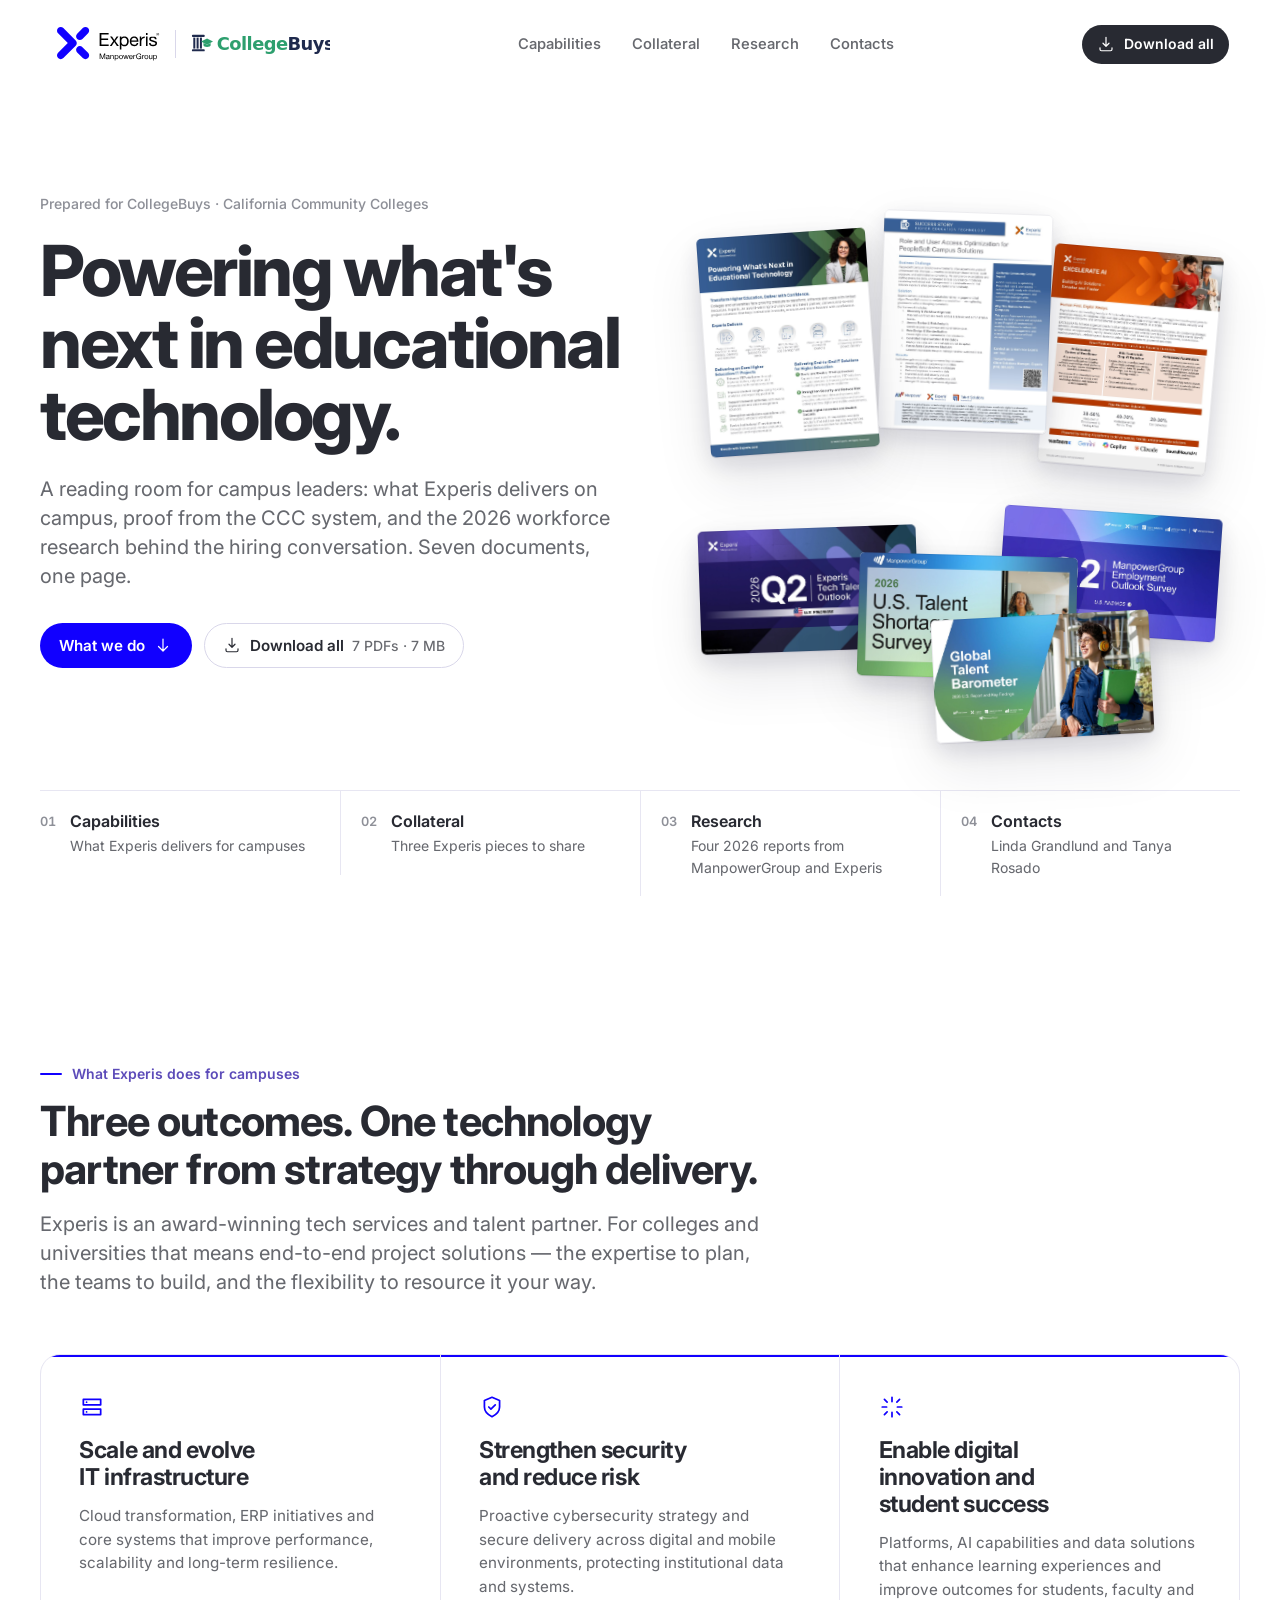
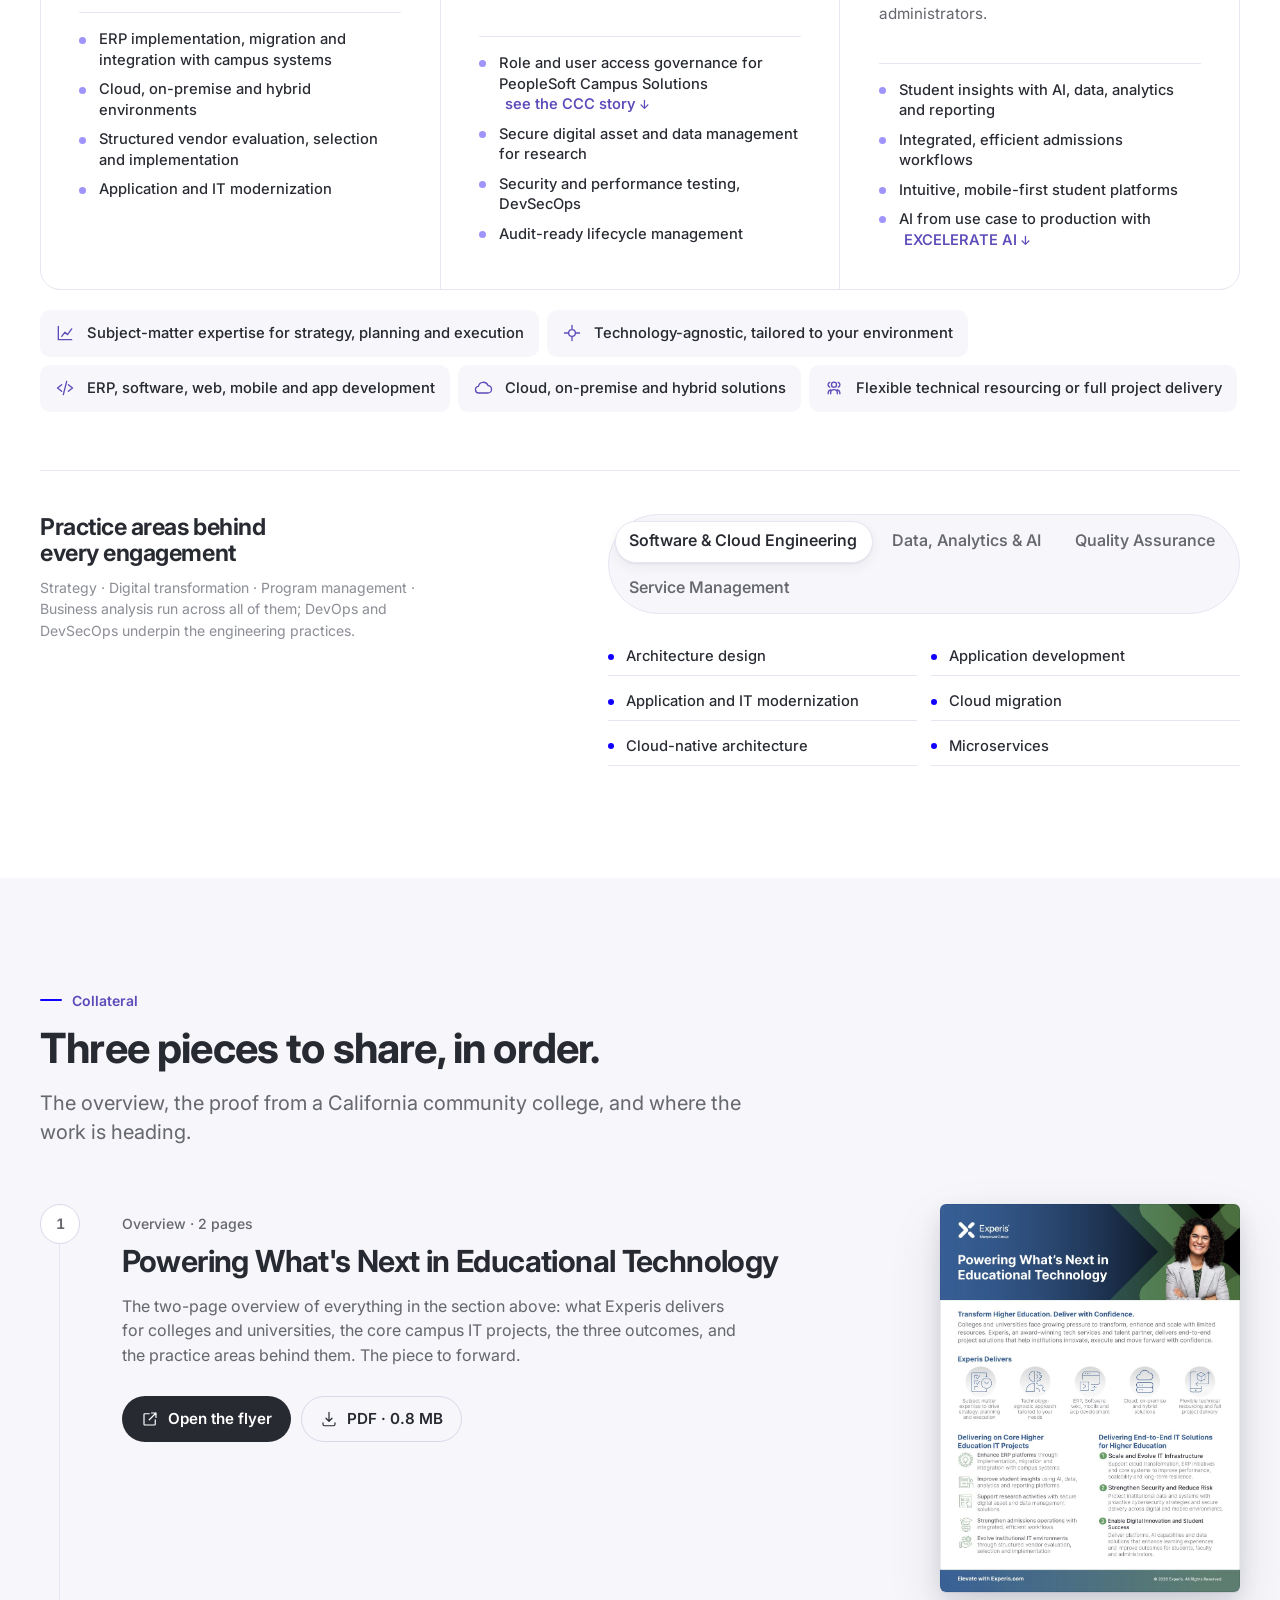
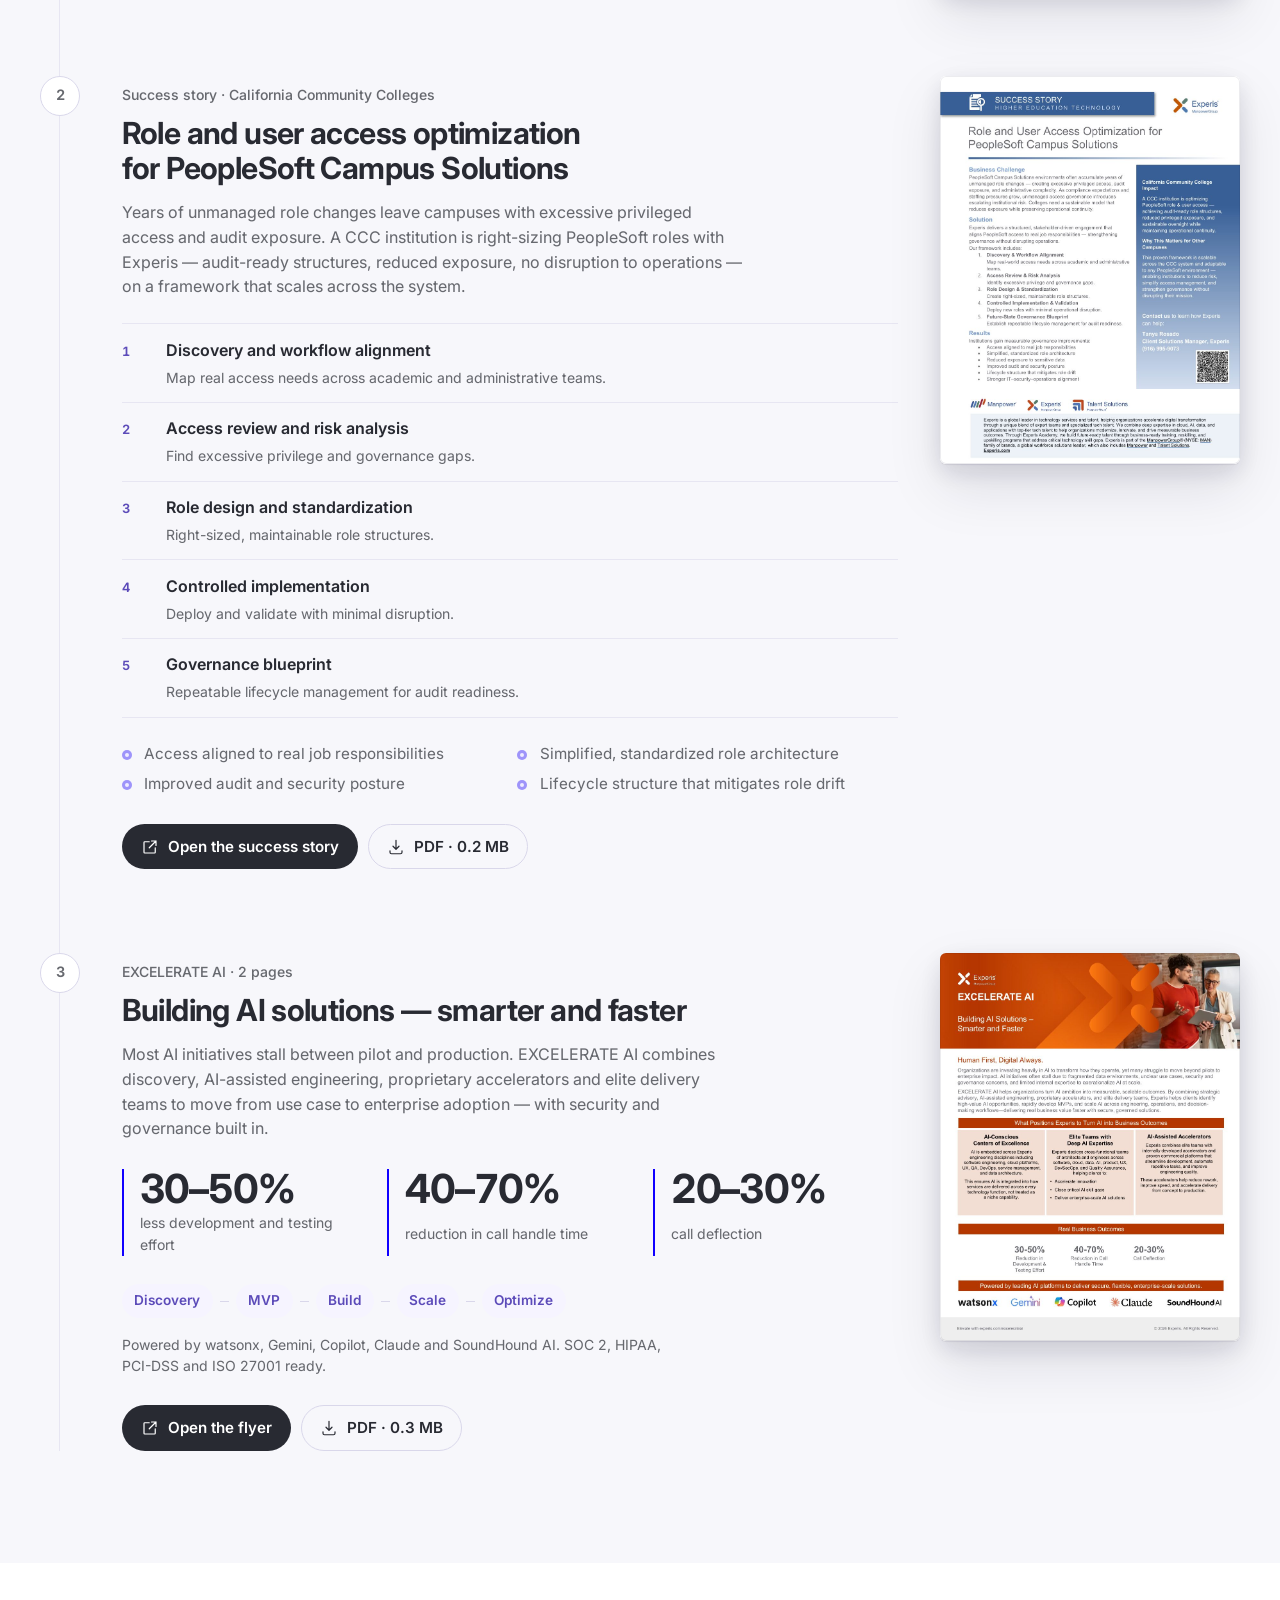
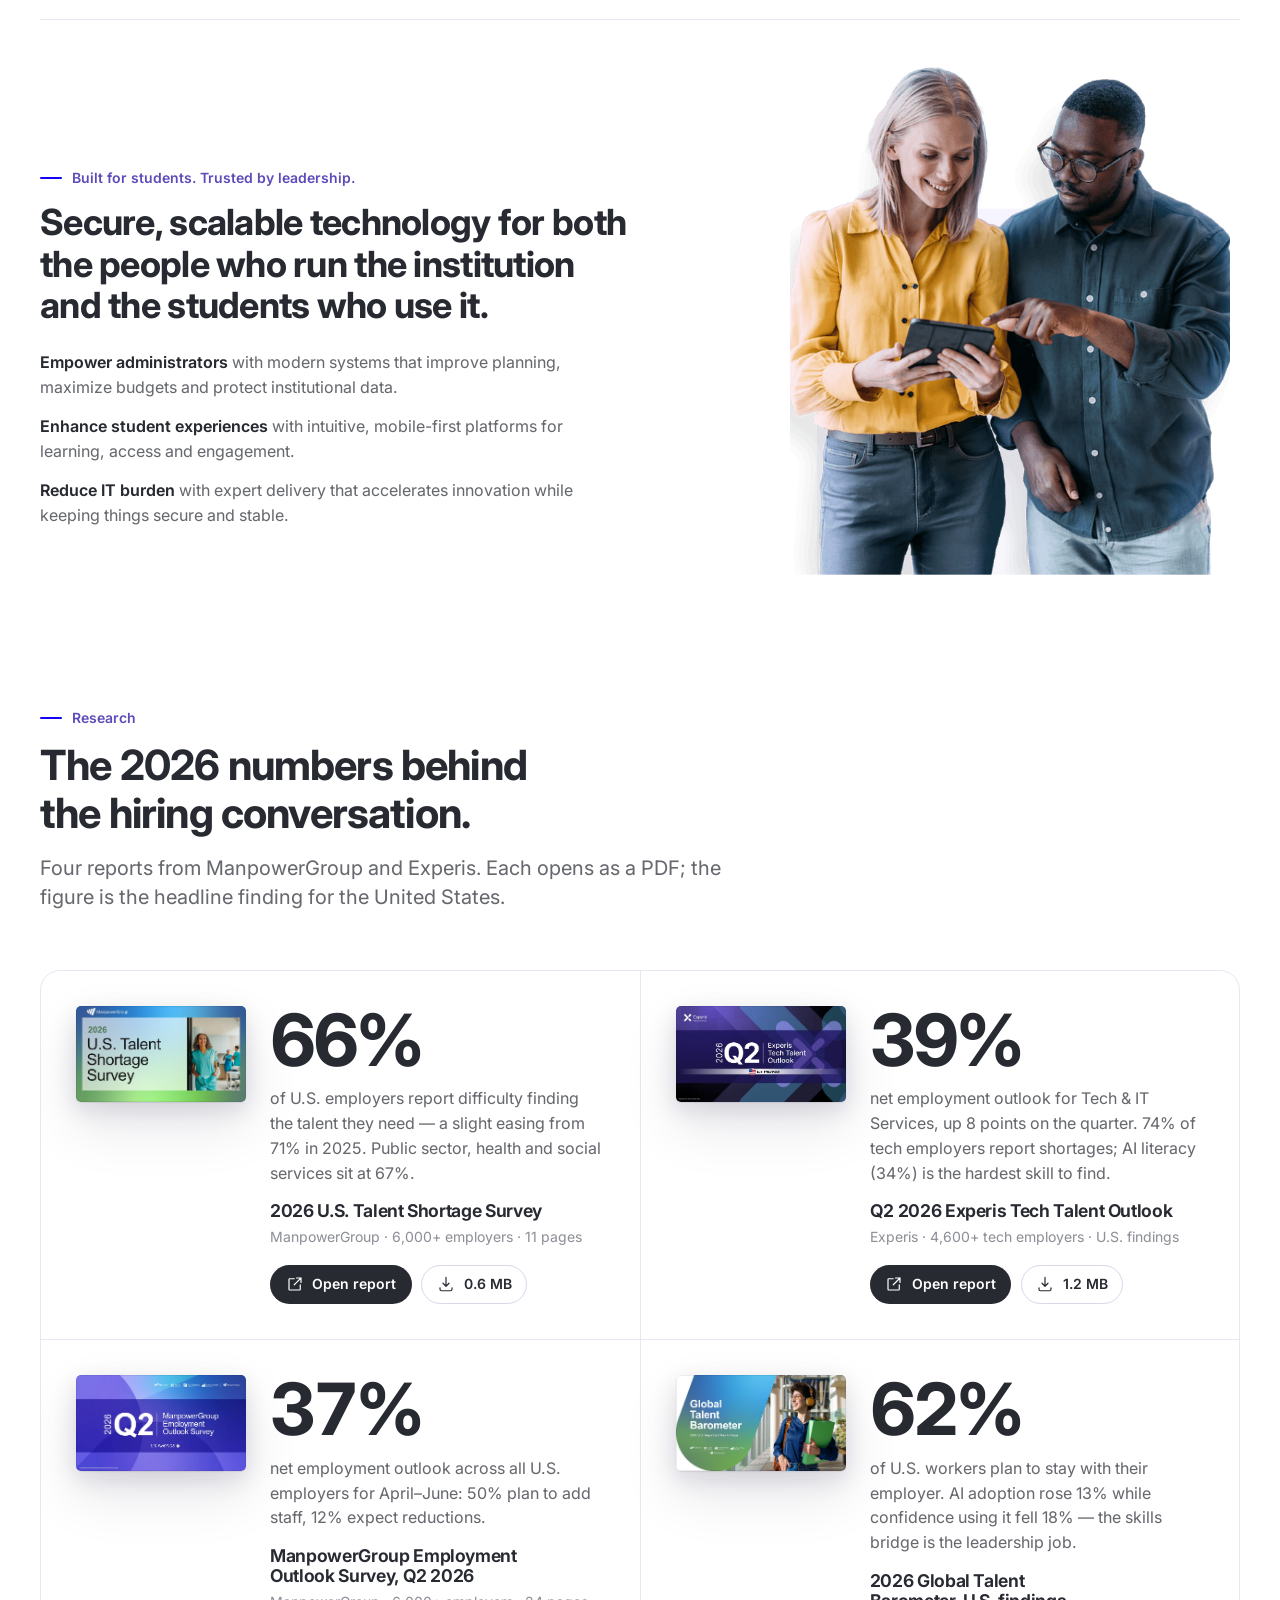
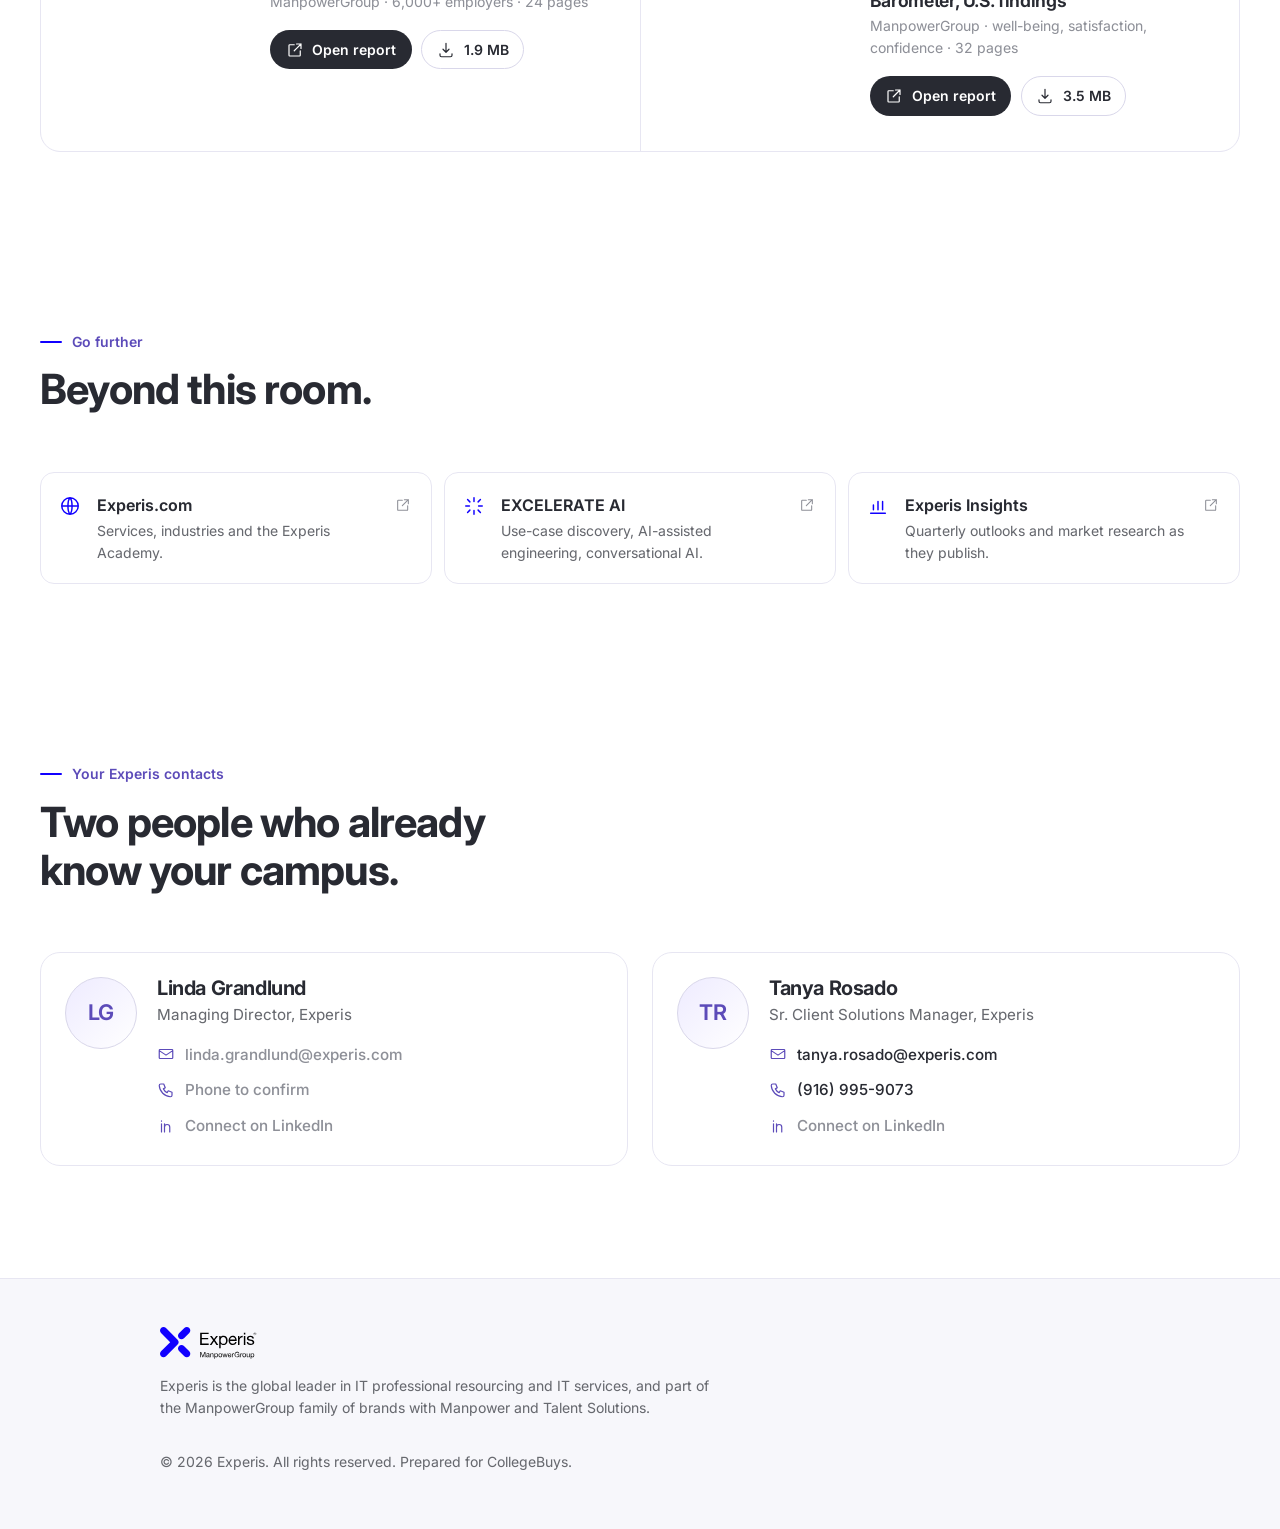
==== commit a7b6dd79: "CollegeBuys digital room — Experis microsite" ====
--- a/index.html
+++ b/index.html
@@ -51,7 +51,8 @@
       </svg>
     </a>
     <nav class="nav" aria-label="Sections">
-      <a href="#campus" data-spy="campus">Start here</a>
+      <a href="#capabilities" data-spy="capabilities">Capabilities</a>
+      <a href="#campus" data-spy="campus">Collateral</a>
       <a href="#research" data-spy="research">Research</a>
       <a href="#contacts" data-spy="contacts">Contacts</a>
       <span class="nav-ink" aria-hidden="true"></span>
@@ -72,7 +73,7 @@
       <h1 id="hero-h" class="display" data-hero="1">Powering what's next in educational technology.</h1>
       <p class="lead" data-hero="4">A reading room for campus leaders: what Experis delivers on campus, proof from the CCC system, and the 2026 workforce research behind the hiring conversation. Seven documents, one page.</p>
       <div class="hero-cta" data-hero="5">
-        <a class="btn btn-blue" href="#campus"><span>Start reading</span><svg class="ic" aria-hidden="true"><use href="#i-arrow-down"/></svg></a>
+        <a class="btn btn-blue" href="#capabilities"><span>What we do</span><svg class="ic" aria-hidden="true"><use href="#i-arrow-down"/></svg></a>
         <a class="btn btn-ghost" href="downloads/CollegeBuys-Experis-Collateral.zip" download><svg class="ic" aria-hidden="true"><use href="#i-download"/></svg><span>Download all <small>7 PDFs · 7 MB</small></span></a>
       </div>
     </div>
@@ -90,20 +91,103 @@
   </div>
 
   <ol class="index wrap" aria-label="What's on this page" data-hero="6">
-    <li><a href="#campus"><b>Start here</b><span>Three Experis pieces for your campus</span></a></li>
+    <li><a href="#capabilities"><b>Capabilities</b><span>What Experis delivers for campuses</span></a></li>
+    <li><a href="#campus"><b>Collateral</b><span>Three Experis pieces to share</span></a></li>
     <li><a href="#research"><b>Research</b><span>Four 2026 reports from ManpowerGroup and Experis</span></a></li>
-    <li><a href="#links"><b>Go further</b><span>Experis.com and EXCELERATE AI</span></a></li>
     <li><a href="#contacts"><b>Contacts</b><span>Linda Grandlund and Tanya Rosado</span></a></li>
   </ol>
 </section>
 
-<!-- ========== START HERE ========== -->
-<section class="sec" id="campus" aria-labelledby="campus-h">
+<!-- ========== CAPABILITIES ========== -->
+<section class="sec" id="capabilities" aria-labelledby="cap-h">
   <div class="wrap">
     <div class="sec-head">
-      <p class="label">Start here</p>
-      <h2 id="campus-h">Three pieces to read first, in order.</h2>
-      <p class="lead">What Experis does for colleges, what it looks like on a California community college campus, and where the work is heading.</p>
+      <p class="label">What Experis does for campuses</p>
+      <h2 id="cap-h">Three outcomes. One technology partner from strategy through delivery.</h2>
+      <p class="lead">Experis is an award-winning tech services and talent partner. For colleges and universities that means end-to-end project solutions — the expertise to plan, the teams to build, and the flexibility to resource it your way.</p>
+    </div>
+
+    <div class="pillars" data-pillars>
+      <article class="pillar">
+        <svg class="ic" aria-hidden="true"><use href="#i-server"/></svg>
+        <h3>Scale and evolve IT infrastructure</h3>
+        <p>Cloud transformation, ERP initiatives and core systems that improve performance, scalability and long-term resilience.</p>
+        <ul>
+          <li>ERP implementation, migration and integration with campus systems</li>
+          <li>Cloud, on-premise and hybrid environments</li>
+          <li>Structured vendor evaluation, selection and implementation</li>
+          <li>Application and IT modernization</li>
+        </ul>
+      </article>
+      <article class="pillar">
+        <svg class="ic" aria-hidden="true"><use href="#i-shield"/></svg>
+        <h3>Strengthen security and reduce risk</h3>
+        <p>Proactive cybersecurity strategy and secure delivery across digital and mobile environments, protecting institutional data and systems.</p>
+        <ul>
+          <li>Role and user access governance for PeopleSoft Campus Solutions <a href="#doc-peoplesoft">see the CCC story</a></li>
+          <li>Secure digital asset and data management for research</li>
+          <li>Security and performance testing, DevSecOps</li>
+          <li>Audit-ready lifecycle management</li>
+        </ul>
+      </article>
+      <article class="pillar">
+        <svg class="ic" aria-hidden="true"><use href="#i-spark"/></svg>
+        <h3>Enable digital innovation and student success</h3>
+        <p>Platforms, AI capabilities and data solutions that enhance learning experiences and improve outcomes for students, faculty and administrators.</p>
+        <ul>
+          <li>Student insights with AI, data, analytics and reporting</li>
+          <li>Integrated, efficient admissions workflows</li>
+          <li>Intuitive, mobile-first student platforms</li>
+          <li>AI from use case to production with <a href="#doc-excelerate">EXCELERATE AI</a></li>
+        </ul>
+      </article>
+    </div>
+
+    <ul class="caps" aria-label="How Experis engages">
+      <li><svg class="ic" aria-hidden="true"><use href="#i-strategy"/></svg>Subject-matter expertise for strategy, planning and execution</li>
+      <li><svg class="ic" aria-hidden="true"><use href="#i-agnostic"/></svg>Technology-agnostic, tailored to your environment</li>
+      <li><svg class="ic" aria-hidden="true"><use href="#i-code"/></svg>ERP, software, web, mobile and app development</li>
+      <li><svg class="ic" aria-hidden="true"><use href="#i-cloud"/></svg>Cloud, on-premise and hybrid solutions</li>
+      <li><svg class="ic" aria-hidden="true"><use href="#i-people"/></svg>Flexible technical resourcing or full project delivery</li>
+    </ul>
+
+    <div class="practices" data-practices>
+      <div class="practices-head">
+        <h3>Practice areas behind every engagement</h3>
+        <p class="meta">Strategy · Digital transformation · Program management · Business analysis run across all of them; DevOps and DevSecOps underpin the engineering practices.</p>
+      </div>
+      <div class="seg" role="tablist" aria-label="Practice areas">
+        <button role="tab" id="tab-swe" aria-selected="true" aria-controls="panel-swe">Software &amp; Cloud Engineering</button>
+        <button role="tab" id="tab-data" aria-selected="false" aria-controls="panel-data" tabindex="-1">Data, Analytics &amp; AI</button>
+        <button role="tab" id="tab-qa" aria-selected="false" aria-controls="panel-qa" tabindex="-1">Quality Assurance</button>
+        <button role="tab" id="tab-sm" aria-selected="false" aria-controls="panel-sm" tabindex="-1">Service Management</button>
+        <span class="seg-ink" aria-hidden="true"></span>
+      </div>
+      <div class="panels">
+        <ul role="tabpanel" id="panel-swe" aria-labelledby="tab-swe">
+          <li>Architecture design</li><li>Application development</li><li>Application and IT modernization</li><li>Cloud migration</li><li>Cloud-native architecture</li><li>Microservices</li>
+        </ul>
+        <ul role="tabpanel" id="panel-data" aria-labelledby="tab-data" hidden>
+          <li>Data integration</li><li>Data modernization</li><li>Advanced analytics and BI</li><li>Data governance</li><li>AI modeling and automation</li>
+        </ul>
+        <ul role="tabpanel" id="panel-qa" aria-labelledby="tab-qa" hidden>
+          <li>QA / QC strategy</li><li>CI/CD test services</li><li>Test automation</li><li>Application testing</li><li>Performance testing</li><li>Security testing</li><li>Test tool assessment, implementation and support</li>
+        </ul>
+        <ul role="tabpanel" id="panel-sm" aria-labelledby="tab-sm" hidden>
+          <li>ITSM automation</li><li>CMDB optimization</li><li>Knowledgebase automation</li><li>Service desk optimization</li>
+        </ul>
+      </div>
+    </div>
+  </div>
+</section>
+
+<!-- ========== COLLATERAL ========== -->
+<section class="sec sec-tint" id="campus" aria-labelledby="campus-h">
+  <div class="wrap">
+    <div class="sec-head">
+      <p class="label">Collateral</p>
+      <h2 id="campus-h">Three pieces to share, in order.</h2>
+      <p class="lead">The overview, the proof from a California community college, and where the work is heading.</p>
     </div>
 
     <ol class="path" data-path>
@@ -113,19 +197,7 @@
         <div class="doc-body">
           <p class="doc-kind">Overview · 2 pages</p>
           <h3>Powering What's Next in Educational Technology</h3>
-          <p>Colleges face pressure to transform, scale and secure with limited resources. Experis delivers end-to-end project solutions — subject-matter expertise, flexible technical resourcing, full project delivery — across ERP, cloud, security, data and AI.</p>
-          <ul class="caps" aria-label="What Experis delivers">
-            <li><svg class="ic" aria-hidden="true"><use href="#i-strategy"/></svg>Strategy, planning and execution expertise</li>
-            <li><svg class="ic" aria-hidden="true"><use href="#i-agnostic"/></svg>Technology-agnostic, tailored to you</li>
-            <li><svg class="ic" aria-hidden="true"><use href="#i-code"/></svg>ERP, software, web, mobile and app development</li>
-            <li><svg class="ic" aria-hidden="true"><use href="#i-cloud"/></svg>Cloud, on-premise and hybrid</li>
-            <li><svg class="ic" aria-hidden="true"><use href="#i-people"/></svg>Flexible resourcing or full project delivery</li>
-          </ul>
-          <div class="focus">
-            <div><svg class="ic" aria-hidden="true"><use href="#i-server"/></svg><b>Scale and evolve IT infrastructure</b><span>Cloud transformation, ERP initiatives and core systems.</span></div>
-            <div><svg class="ic" aria-hidden="true"><use href="#i-shield"/></svg><b>Strengthen security, reduce risk</b><span>Proactive cybersecurity and secure digital delivery.</span></div>
-            <div><svg class="ic" aria-hidden="true"><use href="#i-spark"/></svg><b>Enable innovation and student success</b><span>Platforms, AI and data that improve outcomes.</span></div>
-          </div>
+          <p>The two-page overview of everything in the section above: what Experis delivers for colleges and universities, the core campus IT projects, the three outcomes, and the practice areas behind them. The piece to forward.</p>
           <div class="doc-act">
             <a class="btn btn-ink" href="downloads/Experis-Higher-Education-Technology.pdf" target="_blank" rel="noopener"><svg class="ic" aria-hidden="true"><use href="#i-open"/></svg><span>Open the flyer</span></a>
             <a class="btn btn-ghost" href="downloads/Experis-Higher-Education-Technology.pdf" download><svg class="ic" aria-hidden="true"><use href="#i-download"/></svg><span>PDF · 0.8 MB</span></a>
@@ -214,7 +286,7 @@
 </section>
 
 <!-- ========== RESEARCH ========== -->
-<section class="sec sec-tint" id="research" aria-labelledby="research-h">
+<section class="sec" id="research" aria-labelledby="research-h">
   <div class="wrap">
     <div class="sec-head">
       <p class="label">Research</p>
--- a/assets/css/site.css
+++ b/assets/css/site.css
@@ -313,3 +313,41 @@
   .js [data-hero], .js .sheet { opacity: 1; }
   .sheet, .cover, .report-cover, .btn, .links a { transition: none; }
 }
+
+/* ---------- capabilities ---------- */
+.pillars { display: grid; gap: 1px; background: var(--border); border: 1px solid var(--border); border-radius: var(--r-4); overflow: hidden; }
+@media (min-width: 820px) { .pillars { grid-template-columns: repeat(3, 1fr); } }
+.pillar { background: #fff; padding: clamp(1.5rem, 1.2rem + 1.5vw, 2.5rem); display: grid; gap: .85rem; align-content: start; position: relative; transition: background var(--d-3); }
+.pillar::before { content: ''; position: absolute; left: 0; top: 0; right: 0; height: 2px; background: var(--exp-blue); transform: scaleX(var(--p, 0)); transform-origin: left; transition: transform var(--d-4) var(--ease-out); }
+.pillar.is-in::before { --p: 1; }
+.pillar:hover { background: #FCFCFF; }
+.pillar > .ic { width: 26px; height: 26px; color: var(--exp-blue); margin-bottom: .25rem; }
+.pillar h3 { font-size: clamp(1.2rem, 1.05rem + .6vw, 1.45rem); max-width: 14ch; }
+.pillar p { color: var(--fg-2); font-size: .95rem; }
+.pillar ul { display: grid; gap: .55rem; margin-top: .5rem; padding-top: 1rem; border-top: 1px solid var(--border); }
+.pillar li { position: relative; padding-left: 1.25rem; font-size: .92rem; color: var(--fg); font-weight: 480; line-height: 1.4; }
+.pillar li::before { content: ''; position: absolute; left: 0; top: .5em; width: 7px; height: 7px; border-radius: 50%; background: var(--violet-soft); }
+.pillar li a { color: var(--violet); font-weight: 560; white-space: nowrap; margin-left: .35rem; }
+.pillar li a::after { content: ' ↓'; font-size: .85em; }
+.pillar li a:hover { text-decoration: underline; }
+
+#capabilities .caps { margin: 1.25rem 0 0; display: flex; flex-wrap: wrap; gap: .5rem; }
+#capabilities .caps li { background: var(--bg-2); border-color: transparent; }
+
+.practices { margin-top: clamp(2.5rem, 2rem + 2vw, 4rem); padding-top: clamp(2rem, 1.5rem + 1.5vw, 3rem); border-top: 1px solid var(--border); display: grid; gap: 1.5rem; }
+@media (min-width: 960px) { .practices { grid-template-columns: minmax(0, .9fr) minmax(0, 1.1fr); grid-template-rows: auto auto; column-gap: clamp(2rem, 4vw, 5rem); } .practices-head { grid-row: 1 / span 2; } }
+.practices-head h3 { font-size: clamp(1.2rem, 1.05rem + .6vw, 1.45rem); margin-bottom: .6rem; max-width: 20ch; }
+.practices-head .meta { max-width: 44ch; }
+.seg { position: relative; display: flex; flex-wrap: wrap; gap: .25rem; padding: .3rem; border: 1px solid var(--border); border-radius: var(--r-pill); background: var(--bg-2); align-self: start; }
+.seg [role="tab"] { position: relative; z-index: 1; padding: .55rem .95rem; border-radius: var(--r-pill); font-size: .88rem; font-weight: 560; color: var(--fg-2); background: none; border: 0; cursor: pointer; font: inherit; font-weight: 560; transition: color var(--d-2); }
+.seg [role="tab"][aria-selected="true"] { color: var(--fg); }
+.seg [role="tab"]:focus-visible { outline-offset: -2px; }
+.seg-ink { position: absolute; z-index: 0; left: var(--x, 0); top: var(--y, .3rem); width: var(--w, 0); height: var(--h, 0); border-radius: var(--r-pill); background: #fff; box-shadow: var(--shadow-sm); border: 1px solid var(--border);
+  transition: left var(--d-4) var(--ease-out), width var(--d-4) var(--ease-out), top var(--d-4) var(--ease-out), height var(--d-4) var(--ease-out); }
+.panels { position: relative; min-height: 7.5rem; }
+.panels [role="tabpanel"] { display: grid; gap: .4rem .9rem; }
+@media (min-width: 560px) { .panels [role="tabpanel"] { grid-template-columns: repeat(2, 1fr); } }
+.panels li { position: relative; padding: .45rem 0 .45rem 1.1rem; border-bottom: 1px solid var(--border); font-size: .92rem; font-weight: 480; }
+.panels li::before { content: ''; position: absolute; left: 0; top: 1rem; width: 6px; height: 6px; border-radius: 50%; background: var(--exp-blue); }
+@media (prefers-reduced-motion: reduce) { .seg-ink, .pillar::before { transition: none; } }
+@media (max-width: 640px) { .seg { border-radius: var(--r-3); flex-direction: column; } .seg [role="tab"] { text-align: left; } }
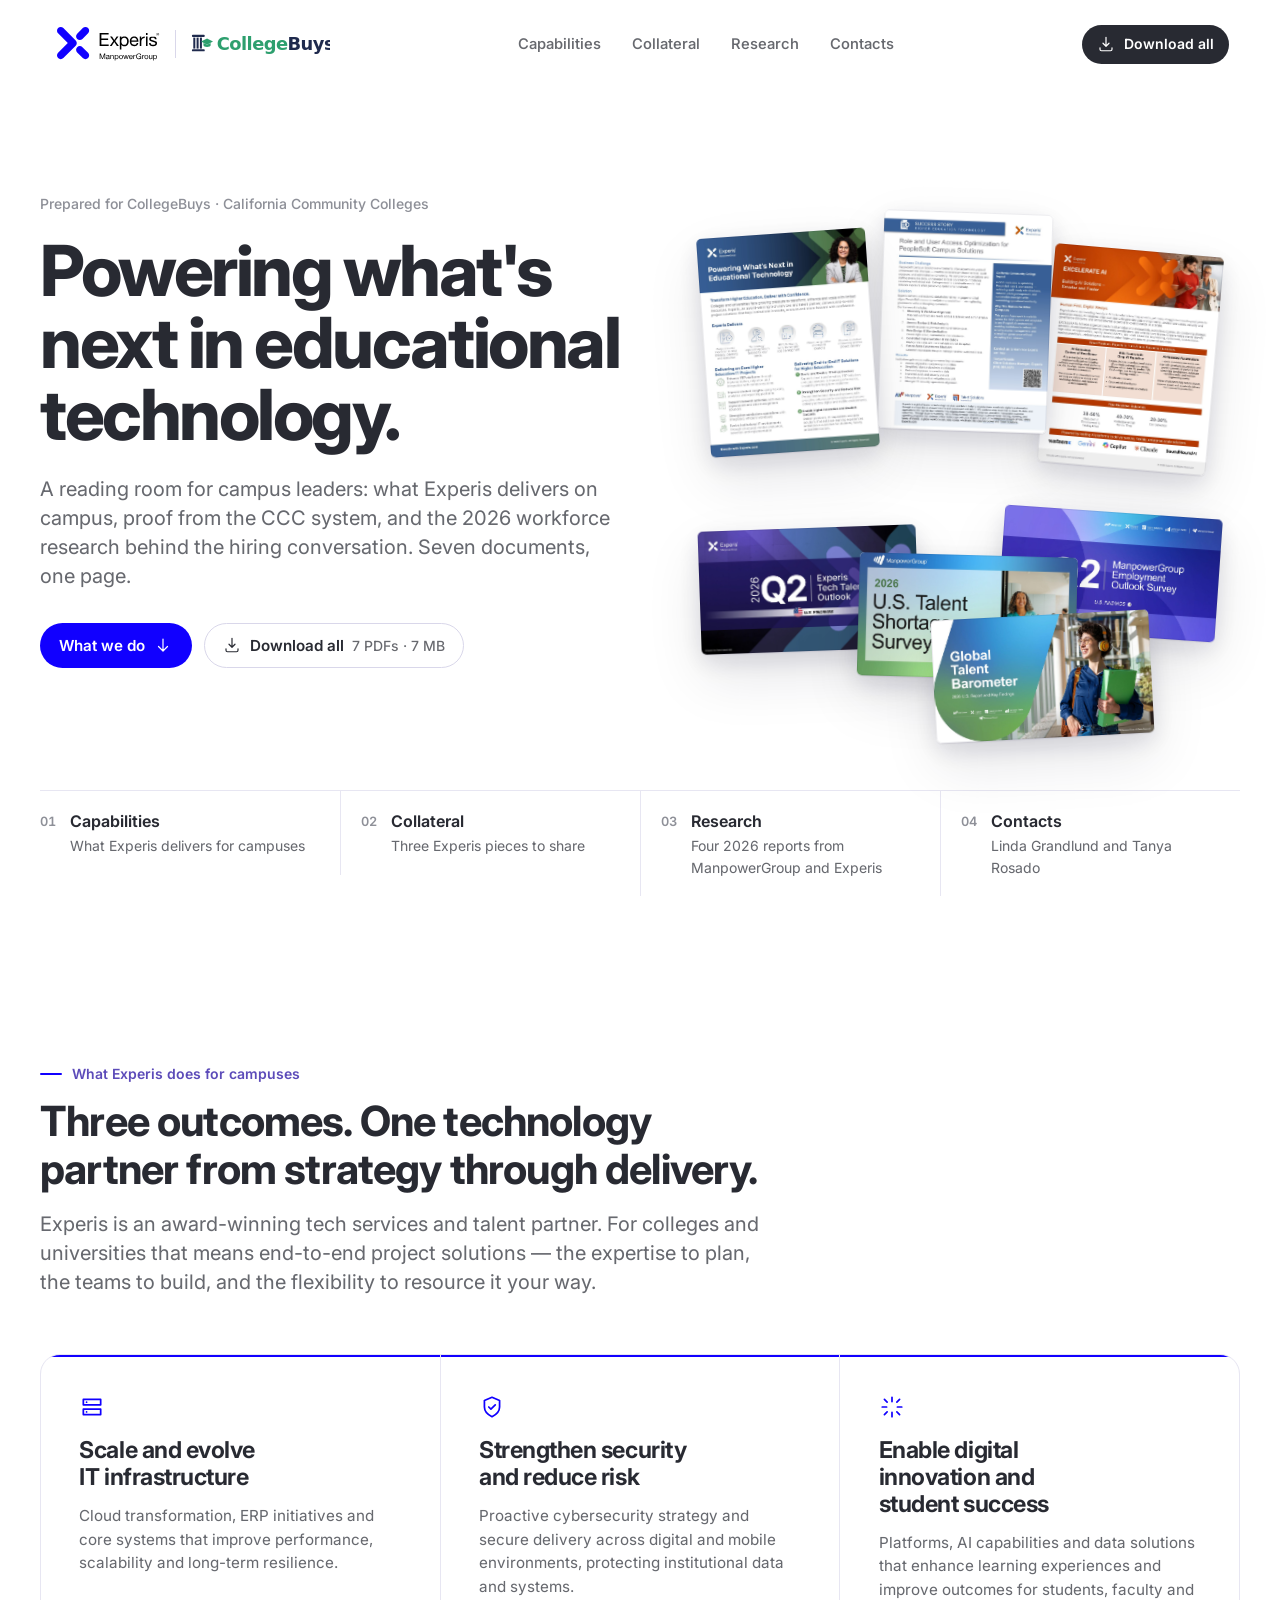
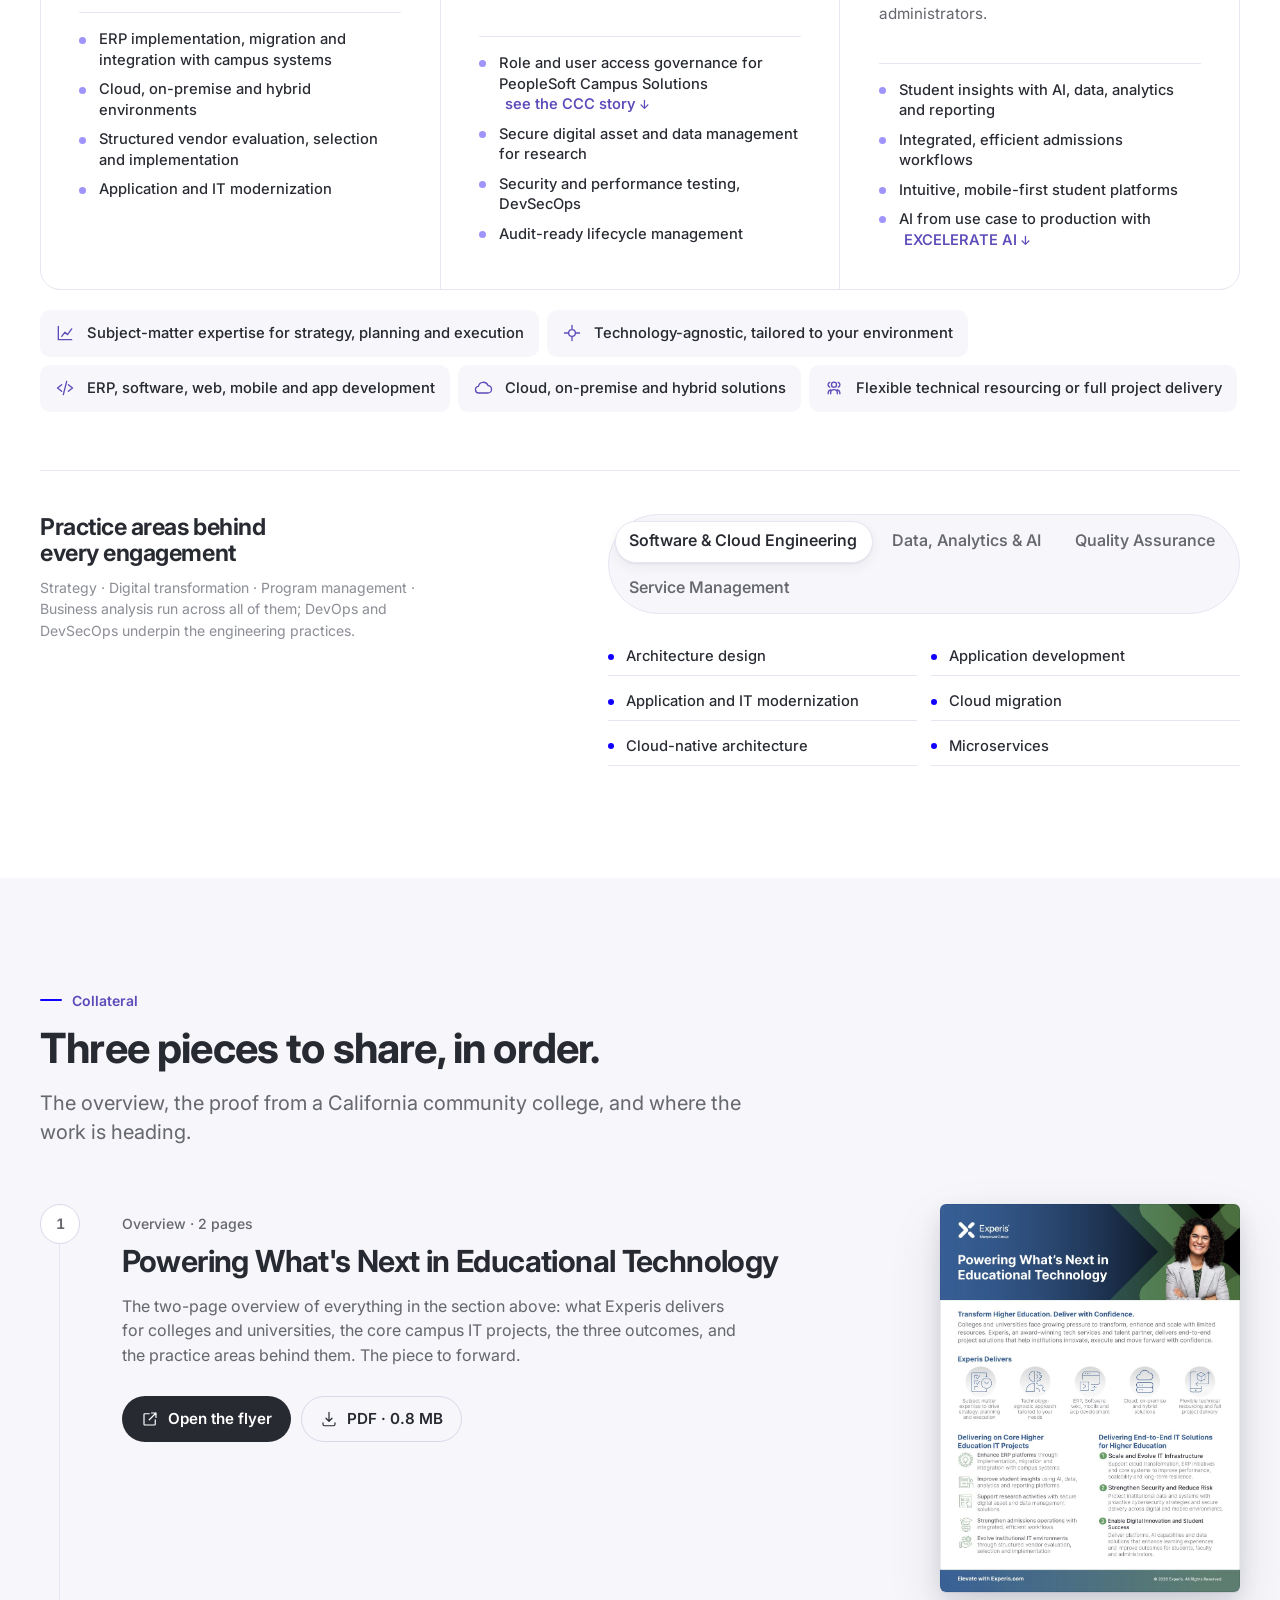
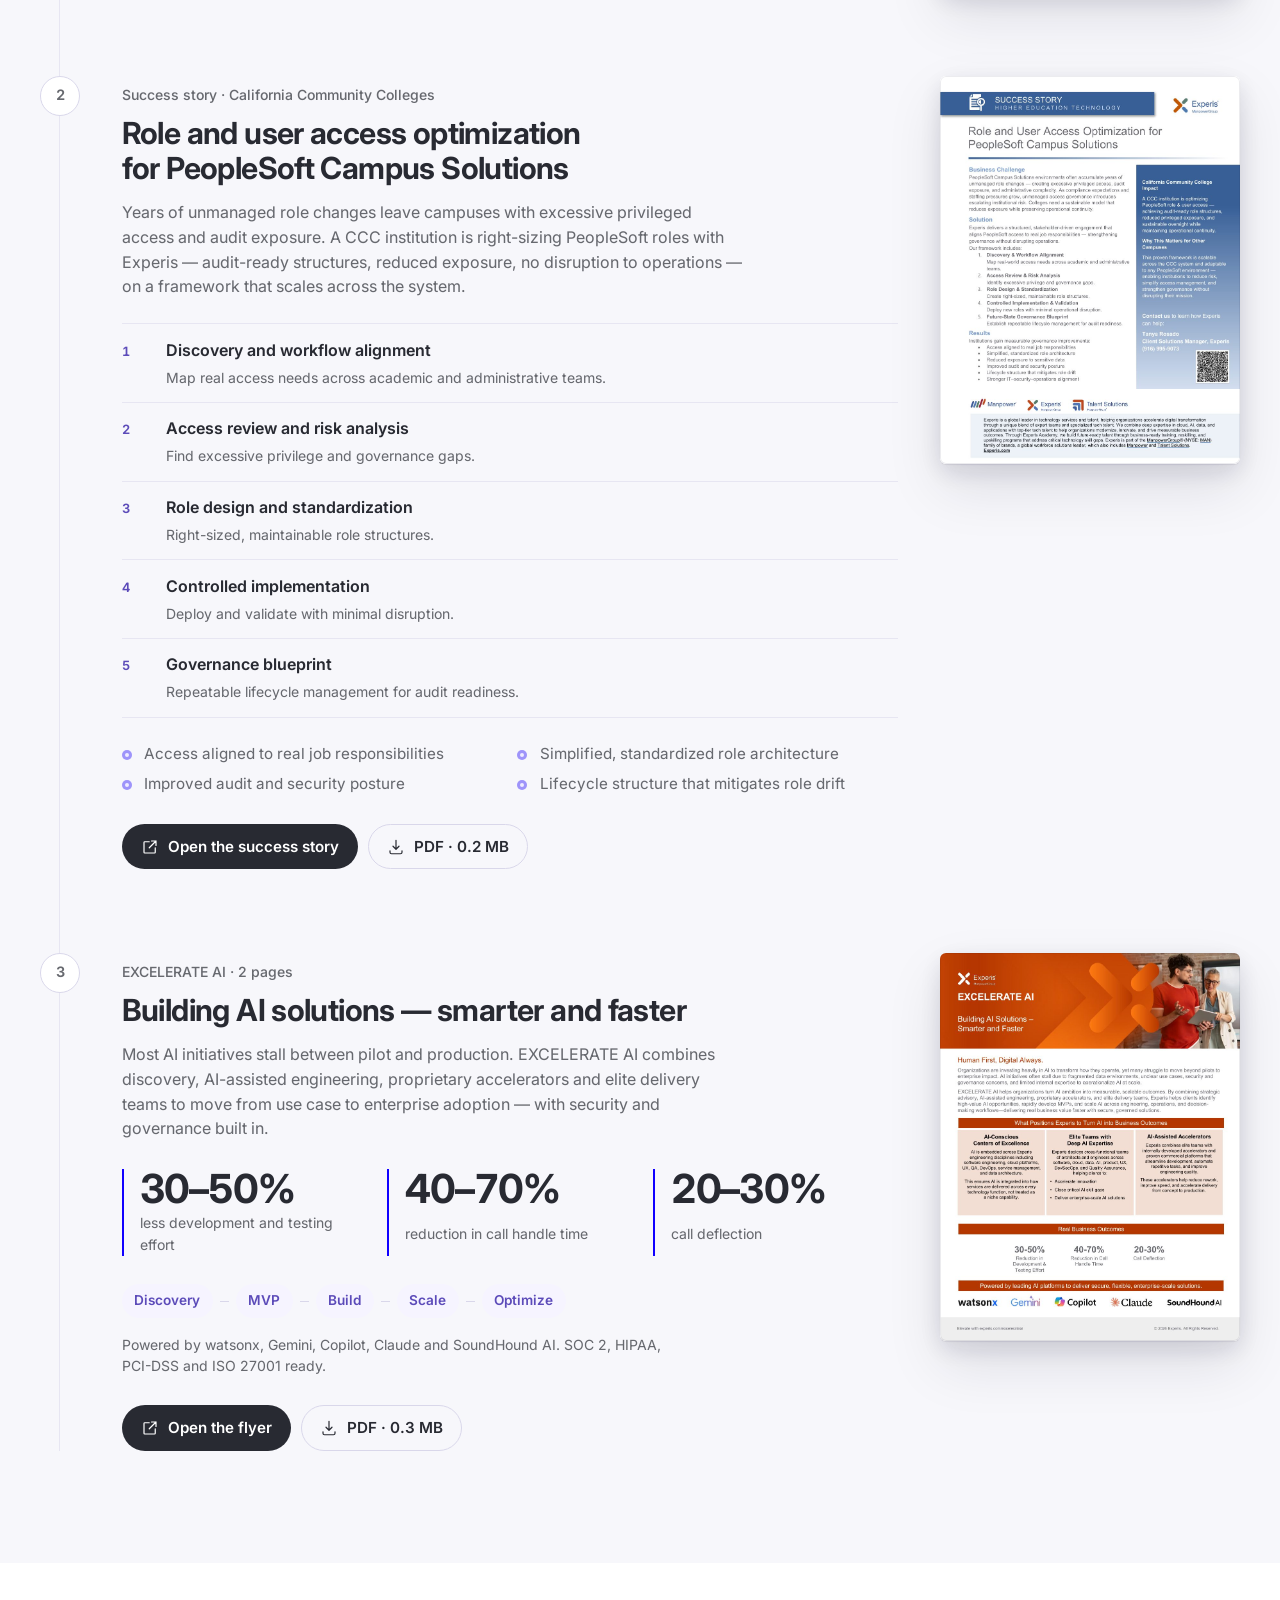
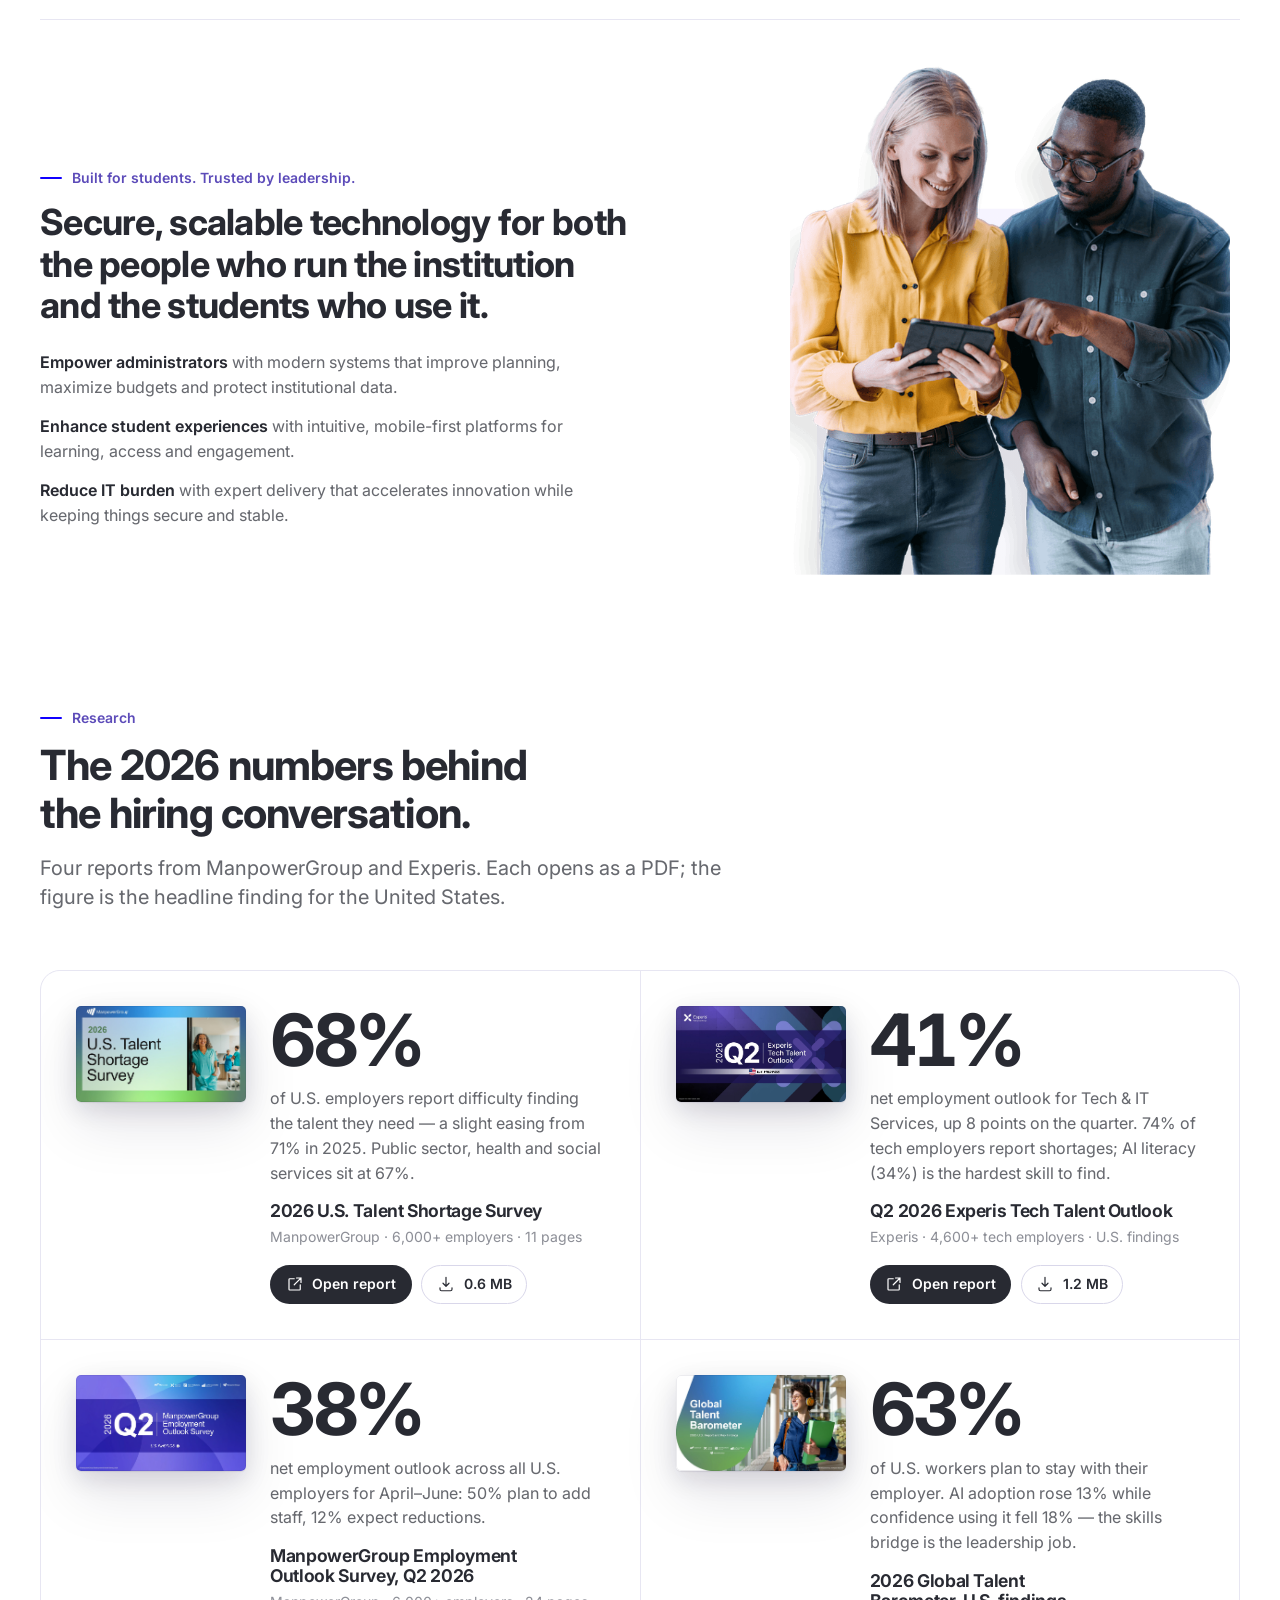
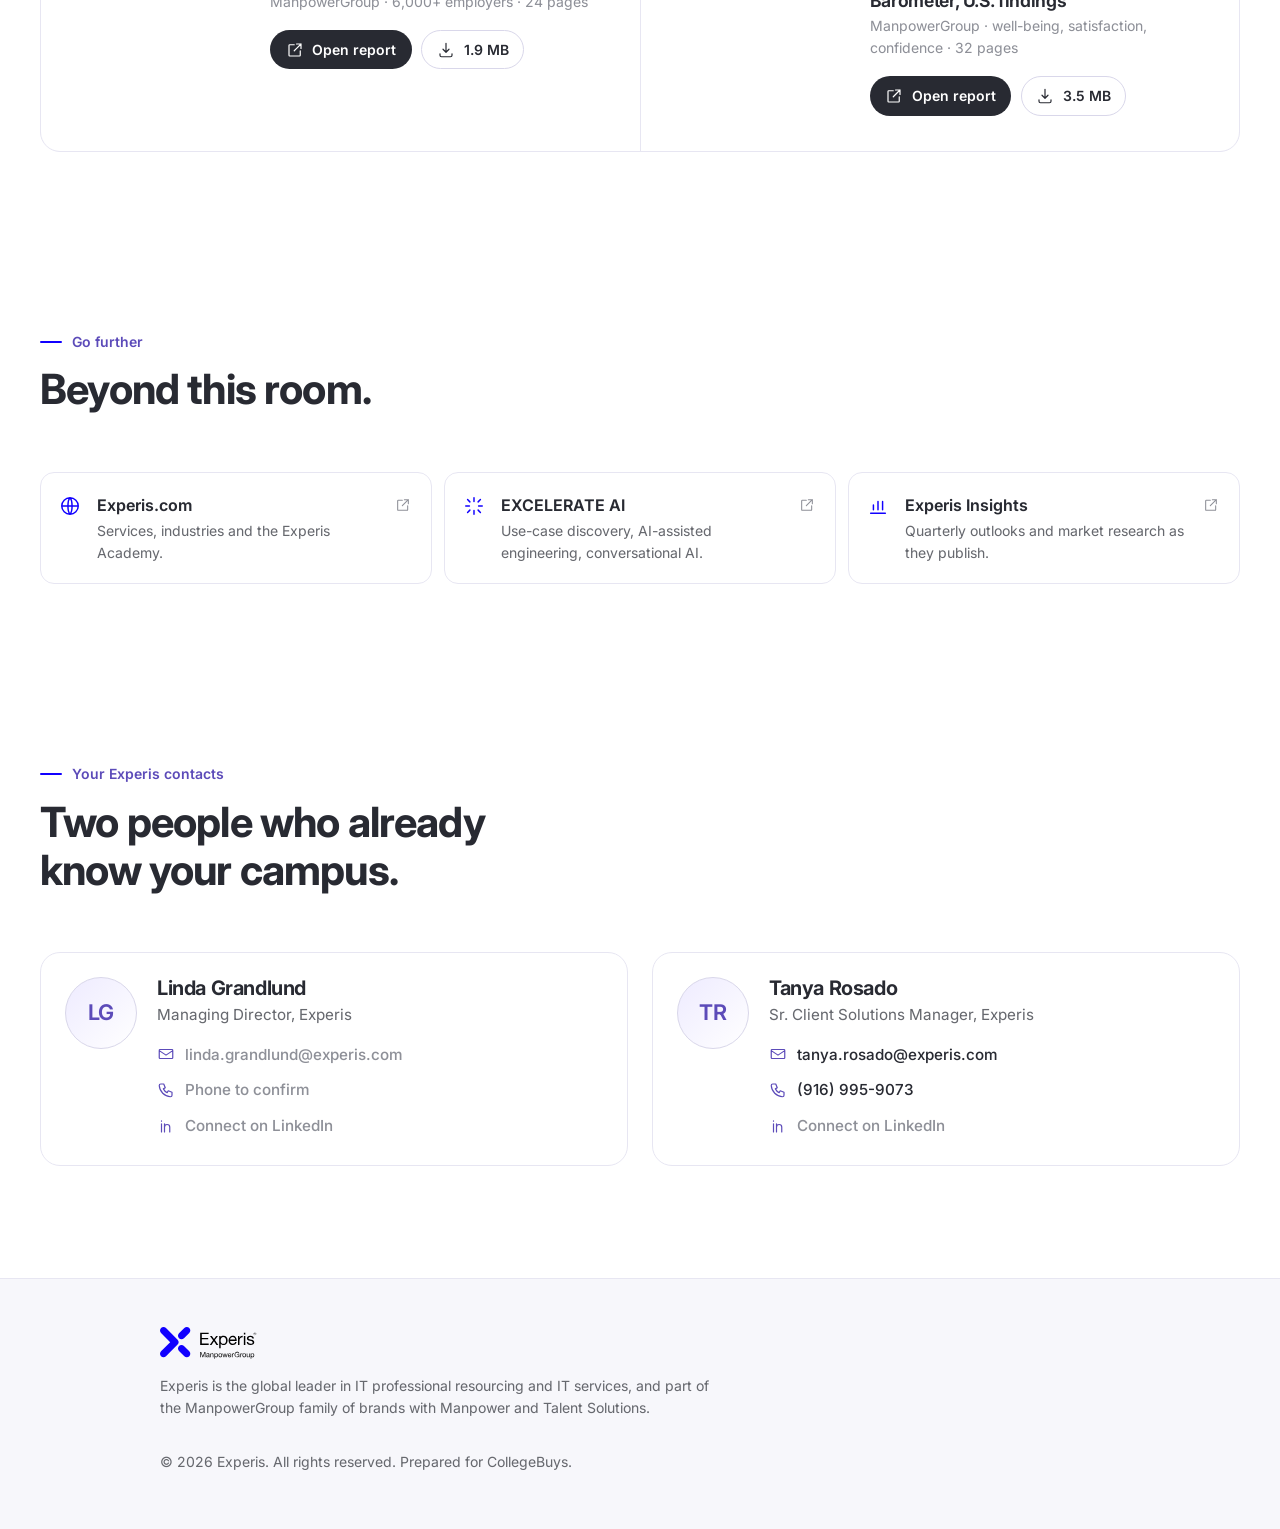
==== commit daf4c38c: "Add social share image + OG/Twitter meta" ====
--- a/index.html
+++ b/index.html
@@ -8,6 +8,16 @@
 <meta name="robots" content="noindex">
 <meta property="og:title" content="Experis for CollegeBuys">
 <meta property="og:description" content="What Experis delivers on campus, proof from the CCC system, and the 2026 research behind the hiring conversation.">
+<meta property="og:type" content="website">
+<meta property="og:url" content="https://experis-ds.github.io/education-dr/">
+<meta property="og:image" content="https://experis-ds.github.io/education-dr/assets/brand/og.jpg">
+<meta property="og:image:width" content="1200">
+<meta property="og:image:height" content="630">
+<meta property="og:image:alt" content="Experis for CollegeBuys — Powering what's next in educational technology">
+<meta name="twitter:card" content="summary_large_image">
+<meta name="twitter:title" content="Experis for CollegeBuys">
+<meta name="twitter:description" content="What Experis delivers on campus, proof from the CCC system, and the 2026 research behind the hiring conversation.">
+<meta name="twitter:image" content="https://experis-ds.github.io/education-dr/assets/brand/og.jpg">
 <link rel="icon" href="assets/brand/favicon-32.png" sizes="32x32">
 <link rel="apple-touch-icon" href="assets/brand/favicon-180.png">
 <link rel="preload" href="assets/fonts/inter-latin-opsz-normal.woff2" as="font" type="font/woff2" crossorigin>
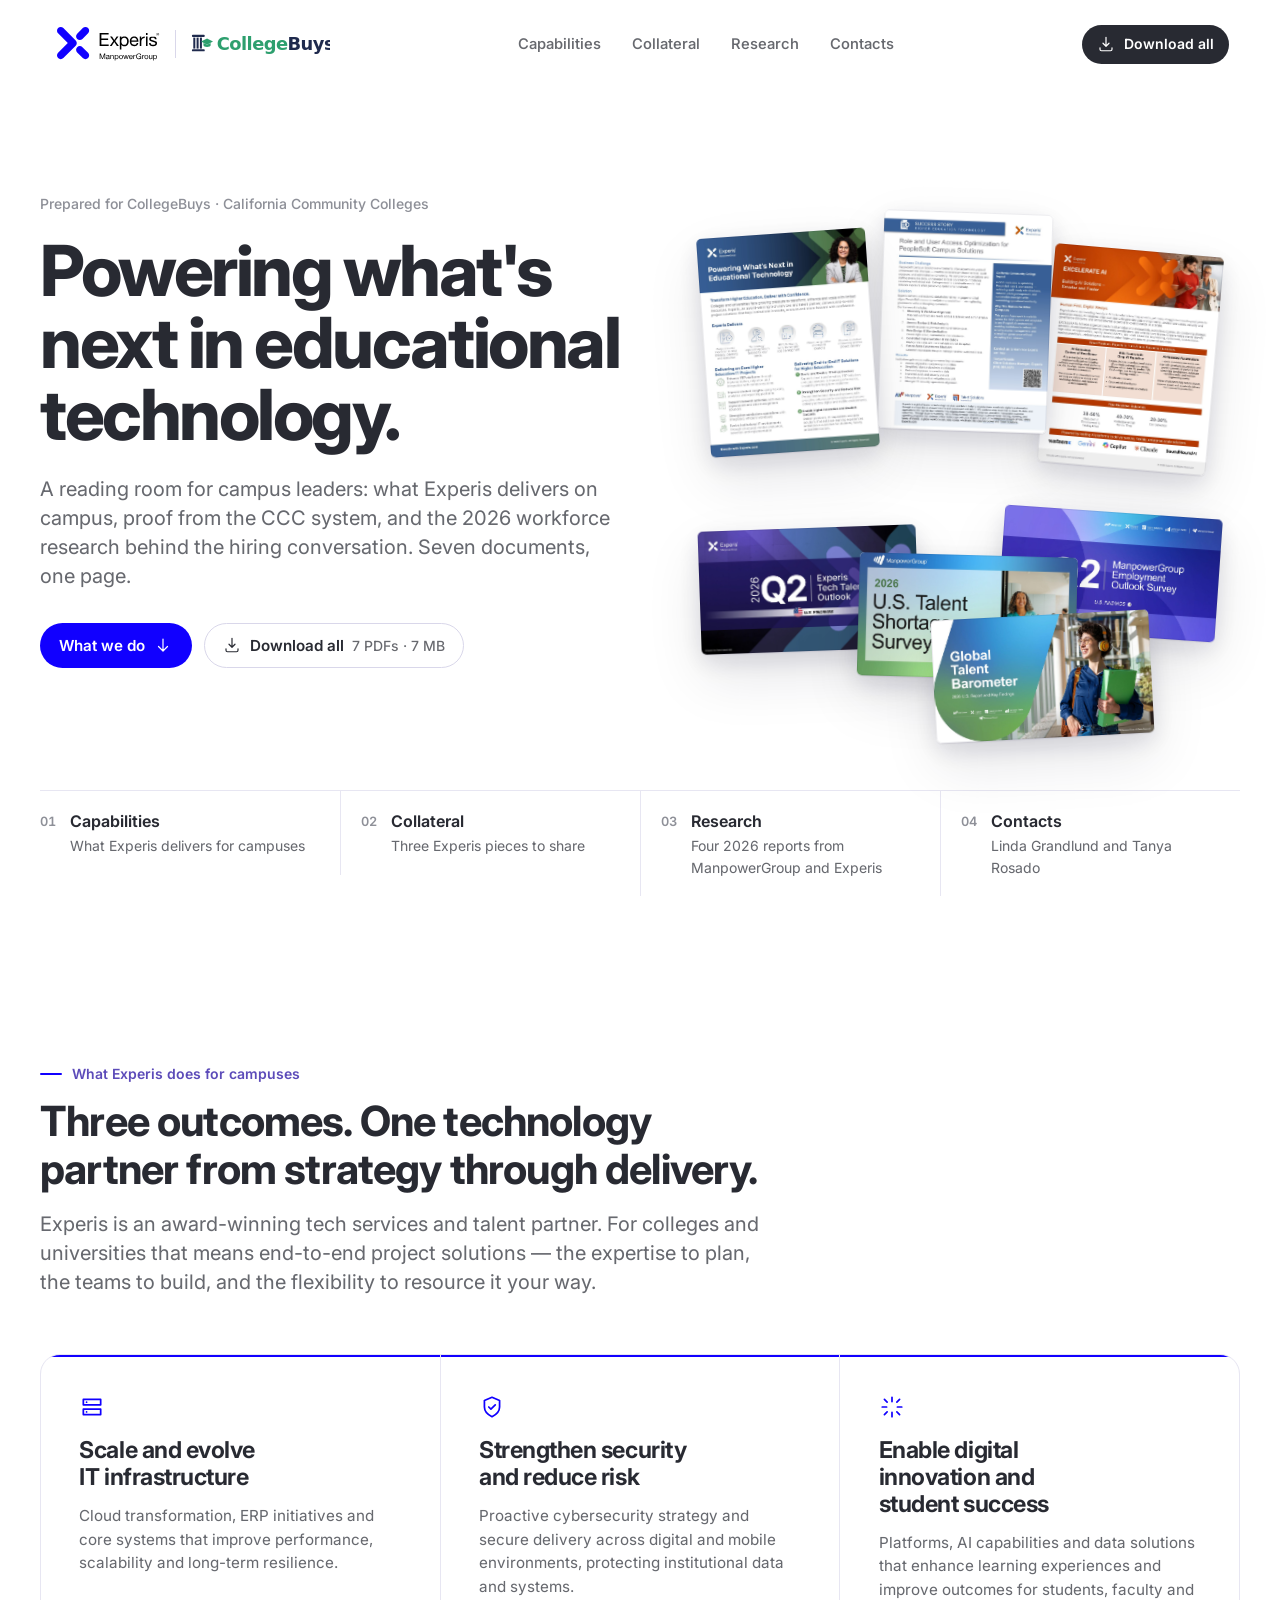
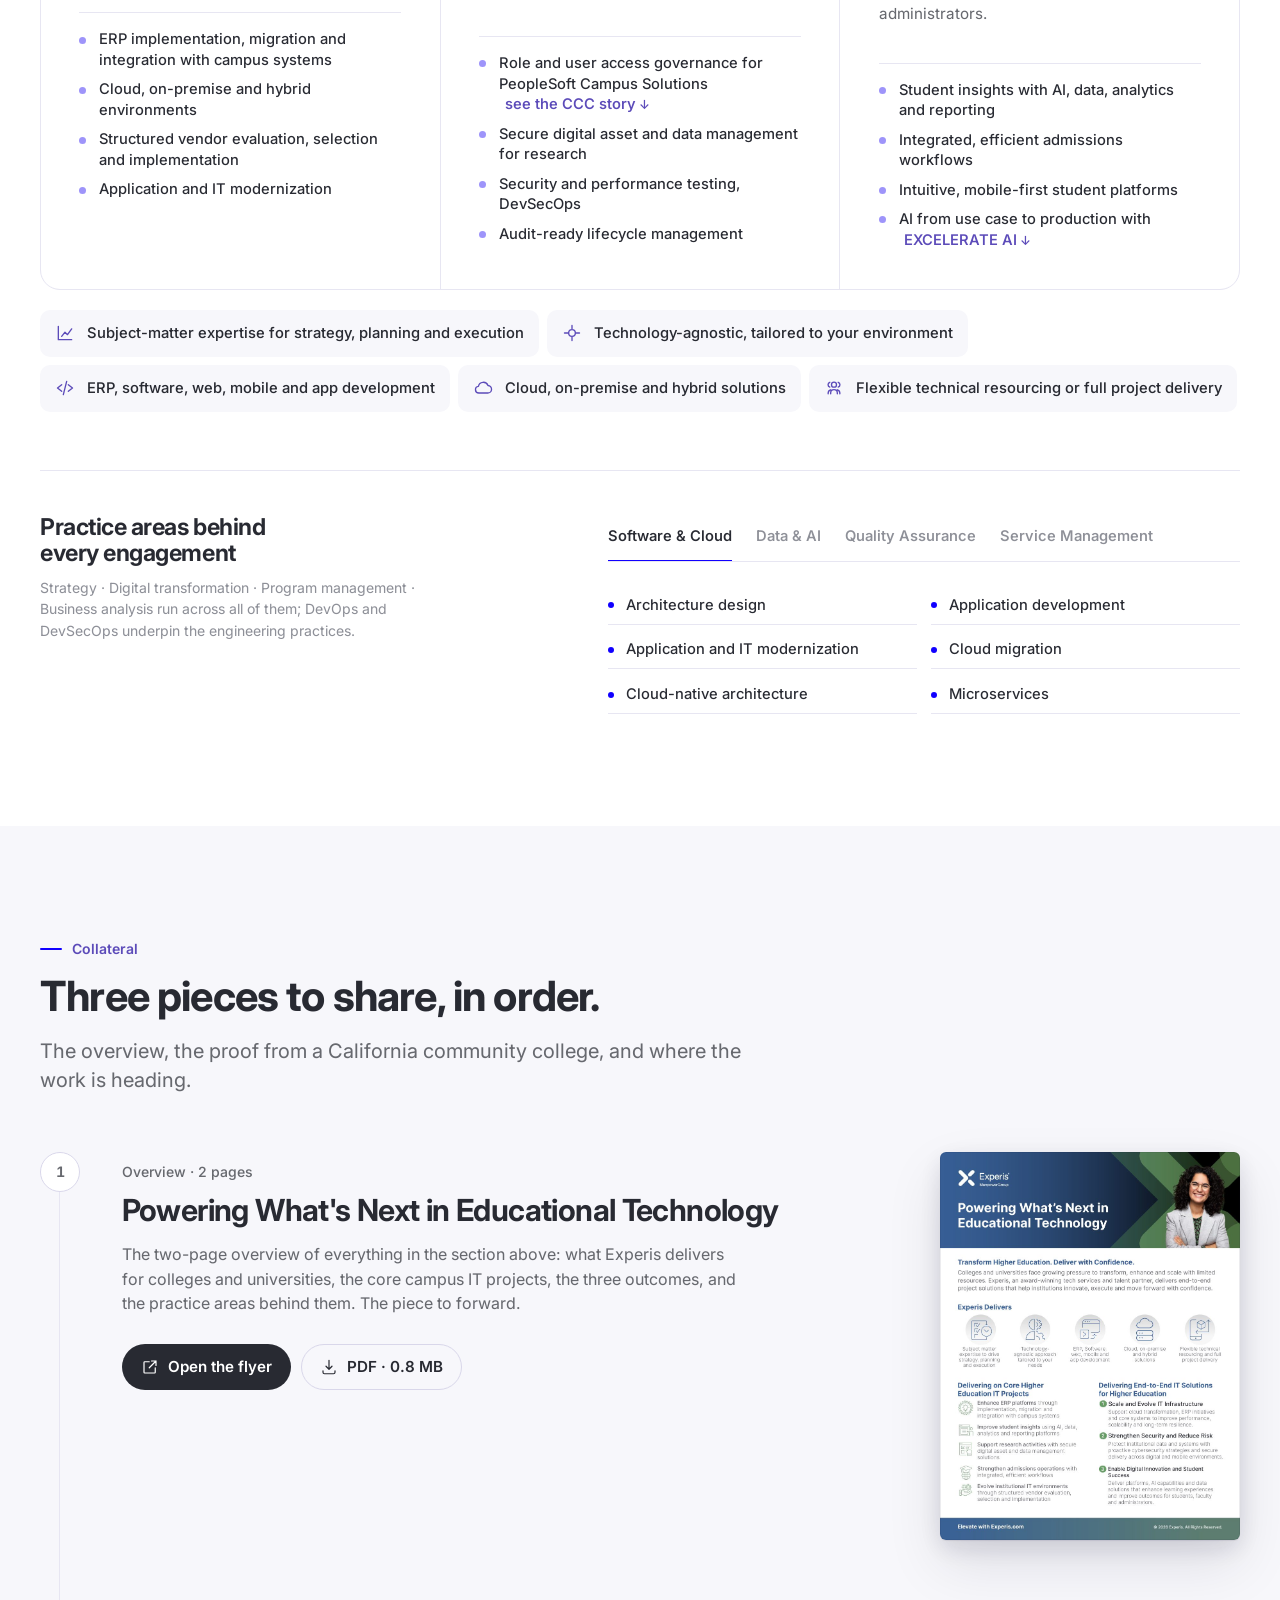
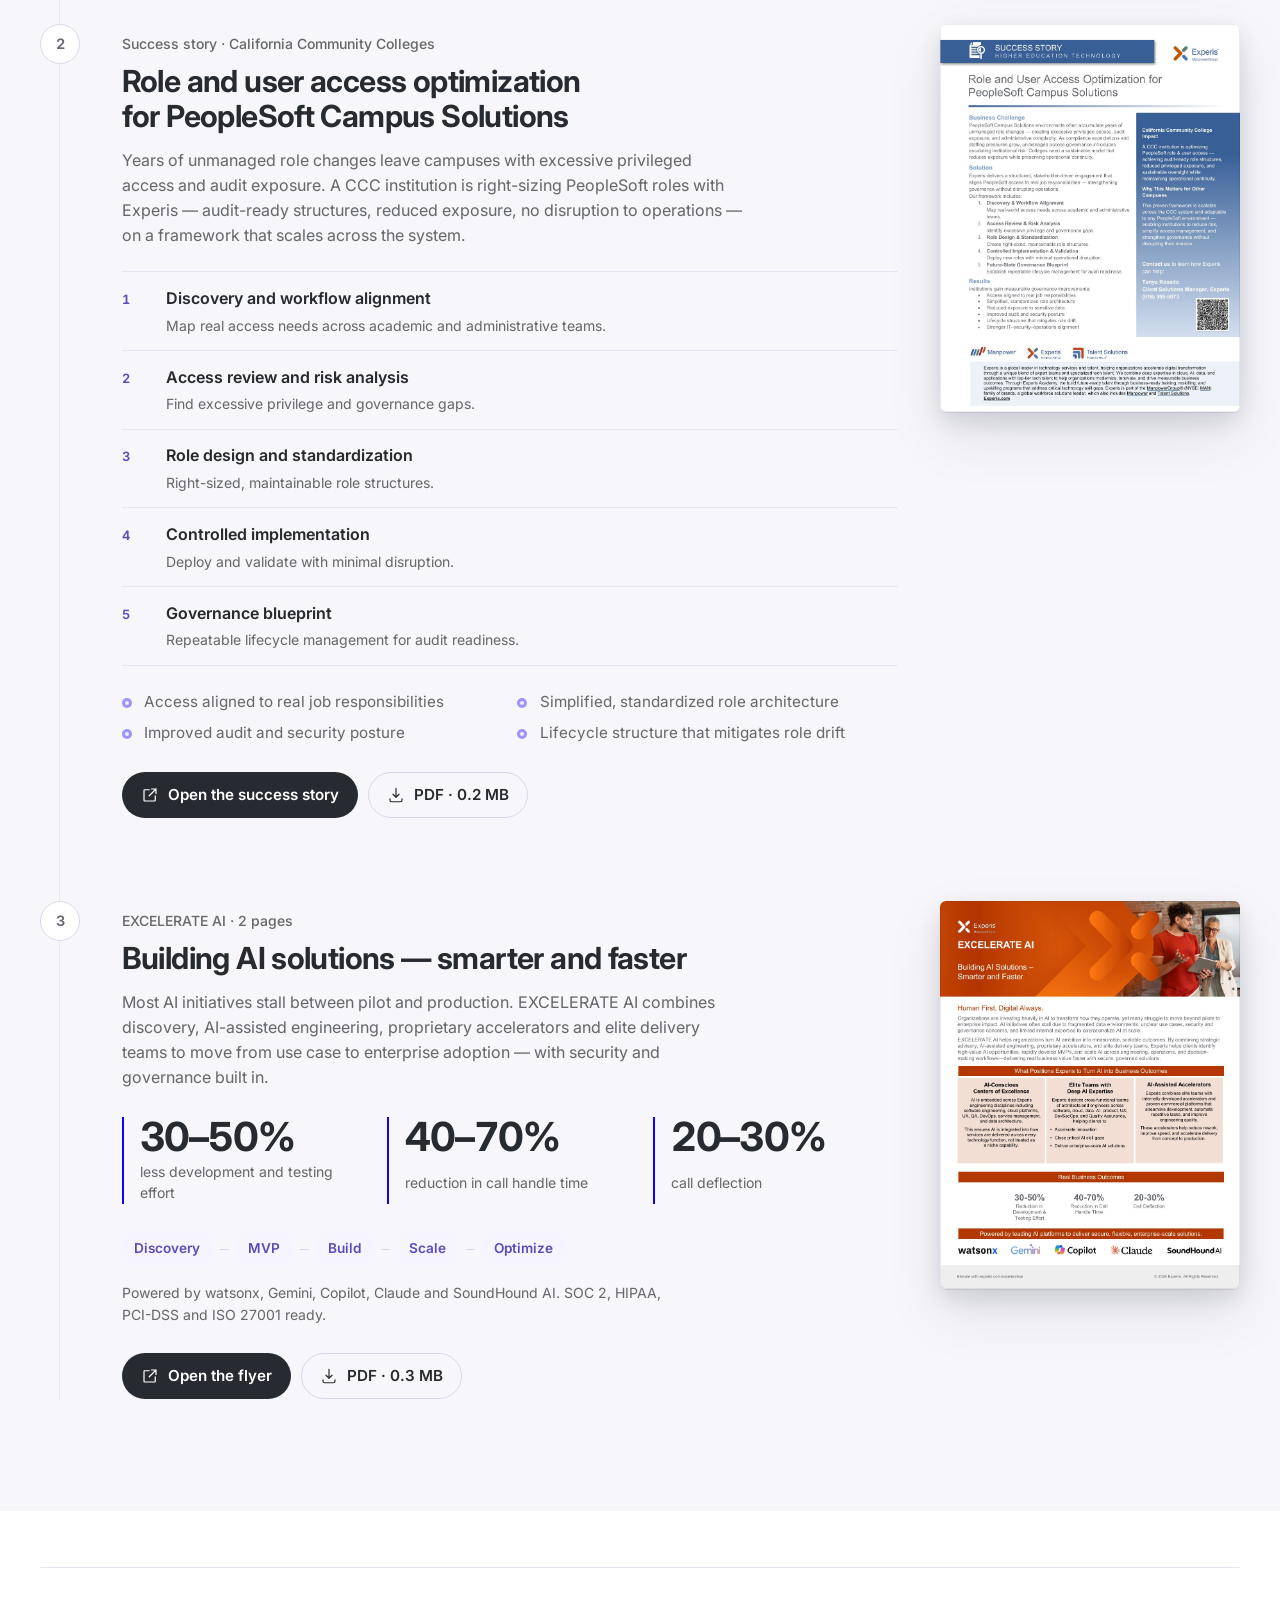
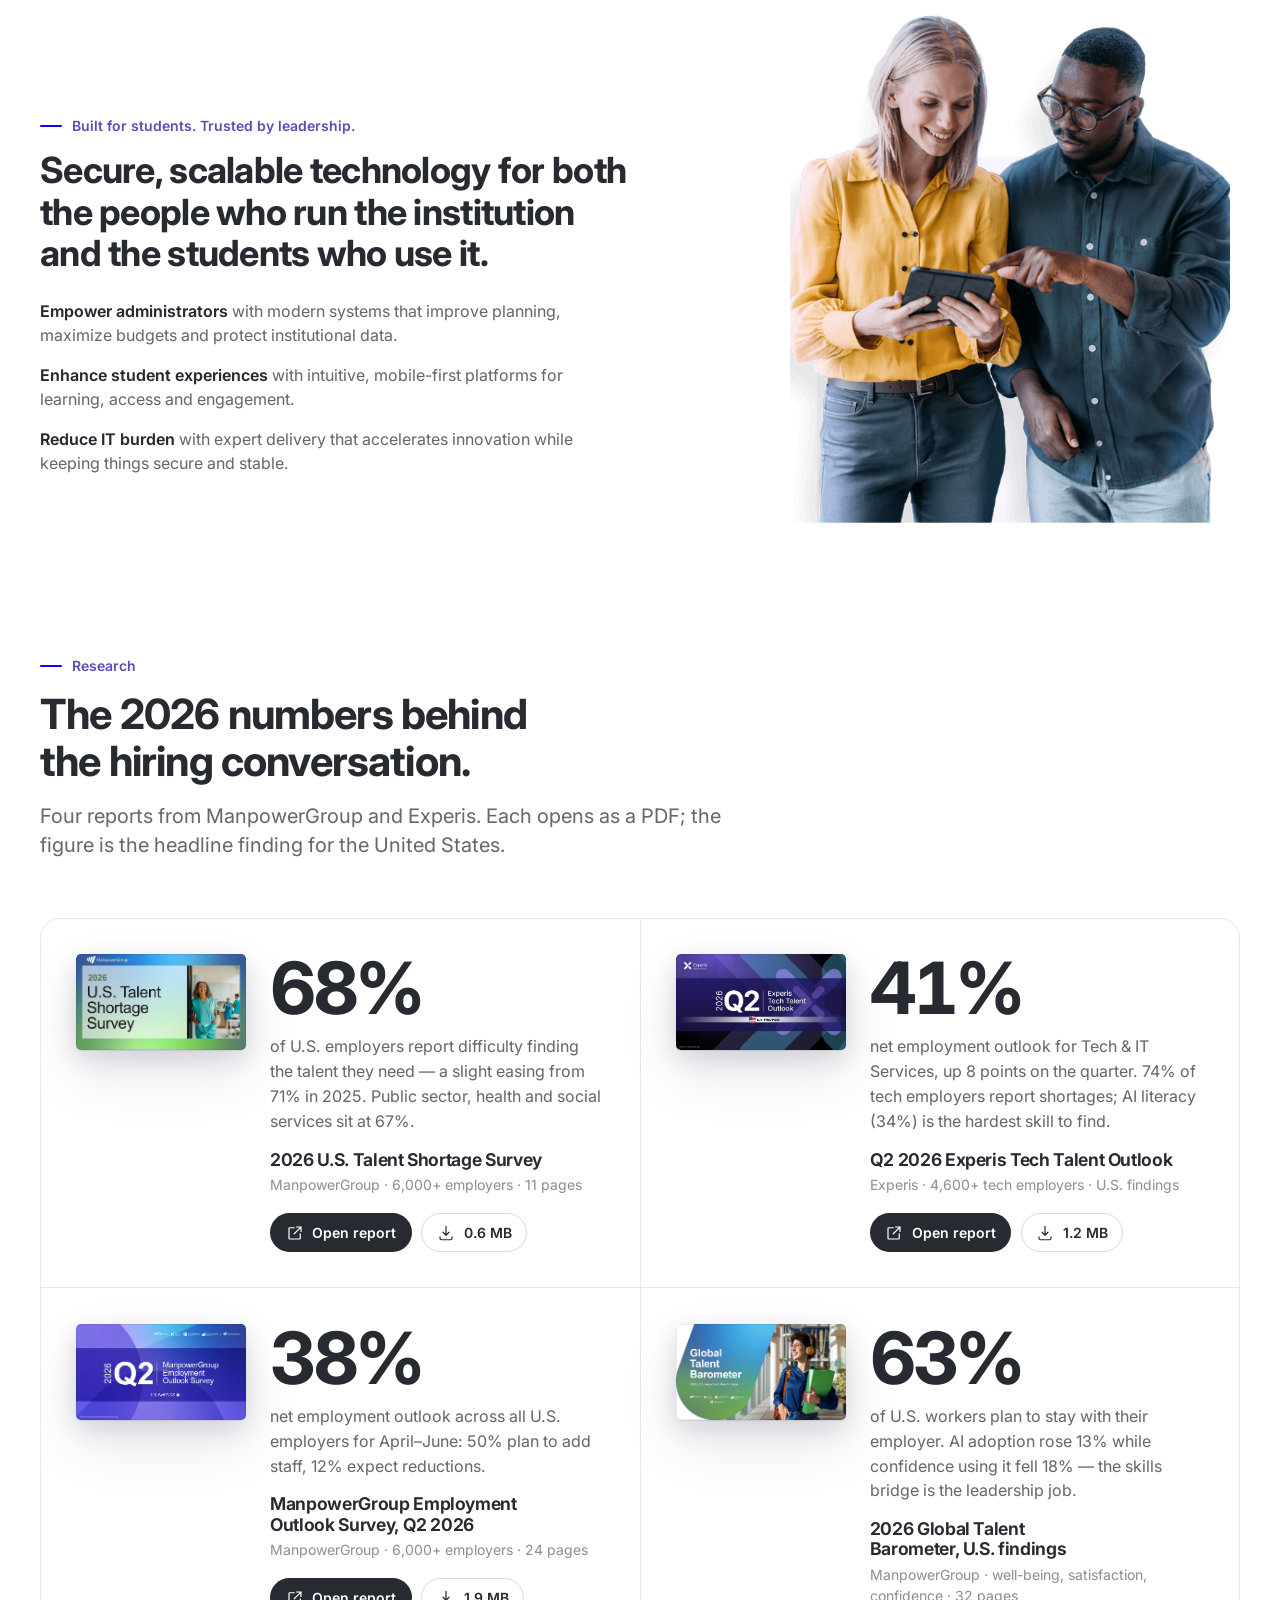
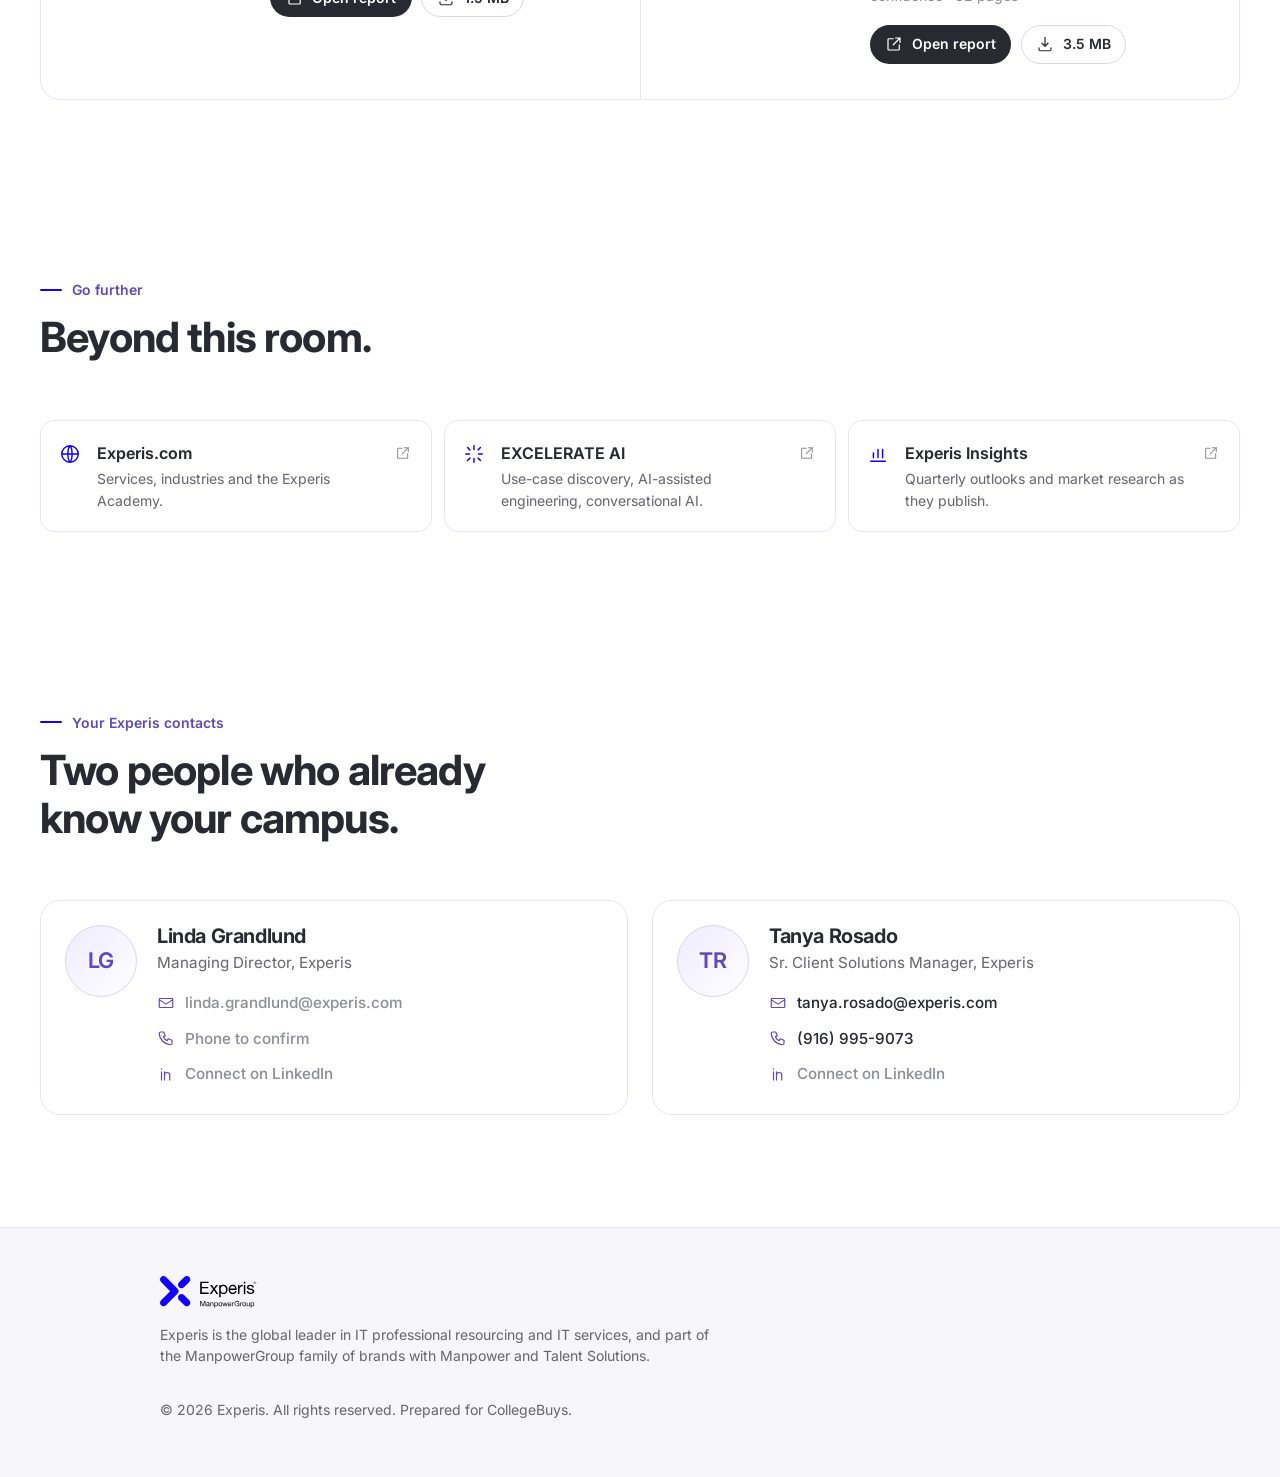
==== commit 39d4d8b9: "Practice areas: underline tabs" ====
--- a/index.html
+++ b/index.html
@@ -167,8 +167,8 @@
         <p class="meta">Strategy · Digital transformation · Program management · Business analysis run across all of them; DevOps and DevSecOps underpin the engineering practices.</p>
       </div>
       <div class="seg" role="tablist" aria-label="Practice areas">
-        <button role="tab" id="tab-swe" aria-selected="true" aria-controls="panel-swe">Software &amp; Cloud Engineering</button>
-        <button role="tab" id="tab-data" aria-selected="false" aria-controls="panel-data" tabindex="-1">Data, Analytics &amp; AI</button>
+        <button role="tab" id="tab-swe" aria-selected="true" aria-controls="panel-swe">Software &amp; Cloud</button>
+        <button role="tab" id="tab-data" aria-selected="false" aria-controls="panel-data" tabindex="-1">Data &amp; AI</button>
         <button role="tab" id="tab-qa" aria-selected="false" aria-controls="panel-qa" tabindex="-1">Quality Assurance</button>
         <button role="tab" id="tab-sm" aria-selected="false" aria-controls="panel-sm" tabindex="-1">Service Management</button>
         <span class="seg-ink" aria-hidden="true"></span>
--- a/assets/css/site.css
+++ b/assets/css/site.css
@@ -338,16 +338,17 @@
 @media (min-width: 960px) { .practices { grid-template-columns: minmax(0, .9fr) minmax(0, 1.1fr); grid-template-rows: auto auto; column-gap: clamp(2rem, 4vw, 5rem); } .practices-head { grid-row: 1 / span 2; } }
 .practices-head h3 { font-size: clamp(1.2rem, 1.05rem + .6vw, 1.45rem); margin-bottom: .6rem; max-width: 20ch; }
 .practices-head .meta { max-width: 44ch; }
-.seg { position: relative; display: flex; flex-wrap: wrap; gap: .25rem; padding: .3rem; border: 1px solid var(--border); border-radius: var(--r-pill); background: var(--bg-2); align-self: start; }
-.seg [role="tab"] { position: relative; z-index: 1; padding: .55rem .95rem; border-radius: var(--r-pill); font-size: .88rem; font-weight: 560; color: var(--fg-2); background: none; border: 0; cursor: pointer; font: inherit; font-weight: 560; transition: color var(--d-2); }
+.seg { position: relative; display: flex; flex-wrap: nowrap; gap: 0 1.5rem; border-bottom: 1px solid var(--border); align-self: start; overflow-x: auto; scrollbar-width: none; }
+.seg::-webkit-scrollbar { display: none; }
+.seg [role="tab"] { position: relative; z-index: 1; padding: .7rem 0 .85rem; font: inherit; font-size: .92rem; font-weight: 560; color: var(--fg-3); background: none; border: 0; cursor: pointer; white-space: nowrap; transition: color var(--d-2); }
+.seg [role="tab"]:hover { color: var(--fg-2); }
 .seg [role="tab"][aria-selected="true"] { color: var(--fg); }
-.seg [role="tab"]:focus-visible { outline-offset: -2px; }
-.seg-ink { position: absolute; z-index: 0; left: var(--x, 0); top: var(--y, .3rem); width: var(--w, 0); height: var(--h, 0); border-radius: var(--r-pill); background: #fff; box-shadow: var(--shadow-sm); border: 1px solid var(--border);
-  transition: left var(--d-4) var(--ease-out), width var(--d-4) var(--ease-out), top var(--d-4) var(--ease-out), height var(--d-4) var(--ease-out); }
+.seg [role="tab"]:focus-visible { outline-offset: 2px; border-radius: 3px; }
+.seg-ink { position: absolute; z-index: 0; left: var(--x, 0); top: var(--y, 0); width: var(--w, 0); height: 2px; background: var(--exp-blue);
+  transition: left var(--d-4) var(--ease-out), width var(--d-4) var(--ease-out), top var(--d-4) var(--ease-out); }
 .panels { position: relative; min-height: 7.5rem; }
 .panels [role="tabpanel"] { display: grid; gap: .4rem .9rem; }
 @media (min-width: 560px) { .panels [role="tabpanel"] { grid-template-columns: repeat(2, 1fr); } }
 .panels li { position: relative; padding: .45rem 0 .45rem 1.1rem; border-bottom: 1px solid var(--border); font-size: .92rem; font-weight: 480; }
 .panels li::before { content: ''; position: absolute; left: 0; top: 1rem; width: 6px; height: 6px; border-radius: 50%; background: var(--exp-blue); }
 @media (prefers-reduced-motion: reduce) { .seg-ink, .pillar::before { transition: none; } }
-@media (max-width: 640px) { .seg { border-radius: var(--r-3); flex-direction: column; } .seg [role="tab"] { text-align: left; } }
